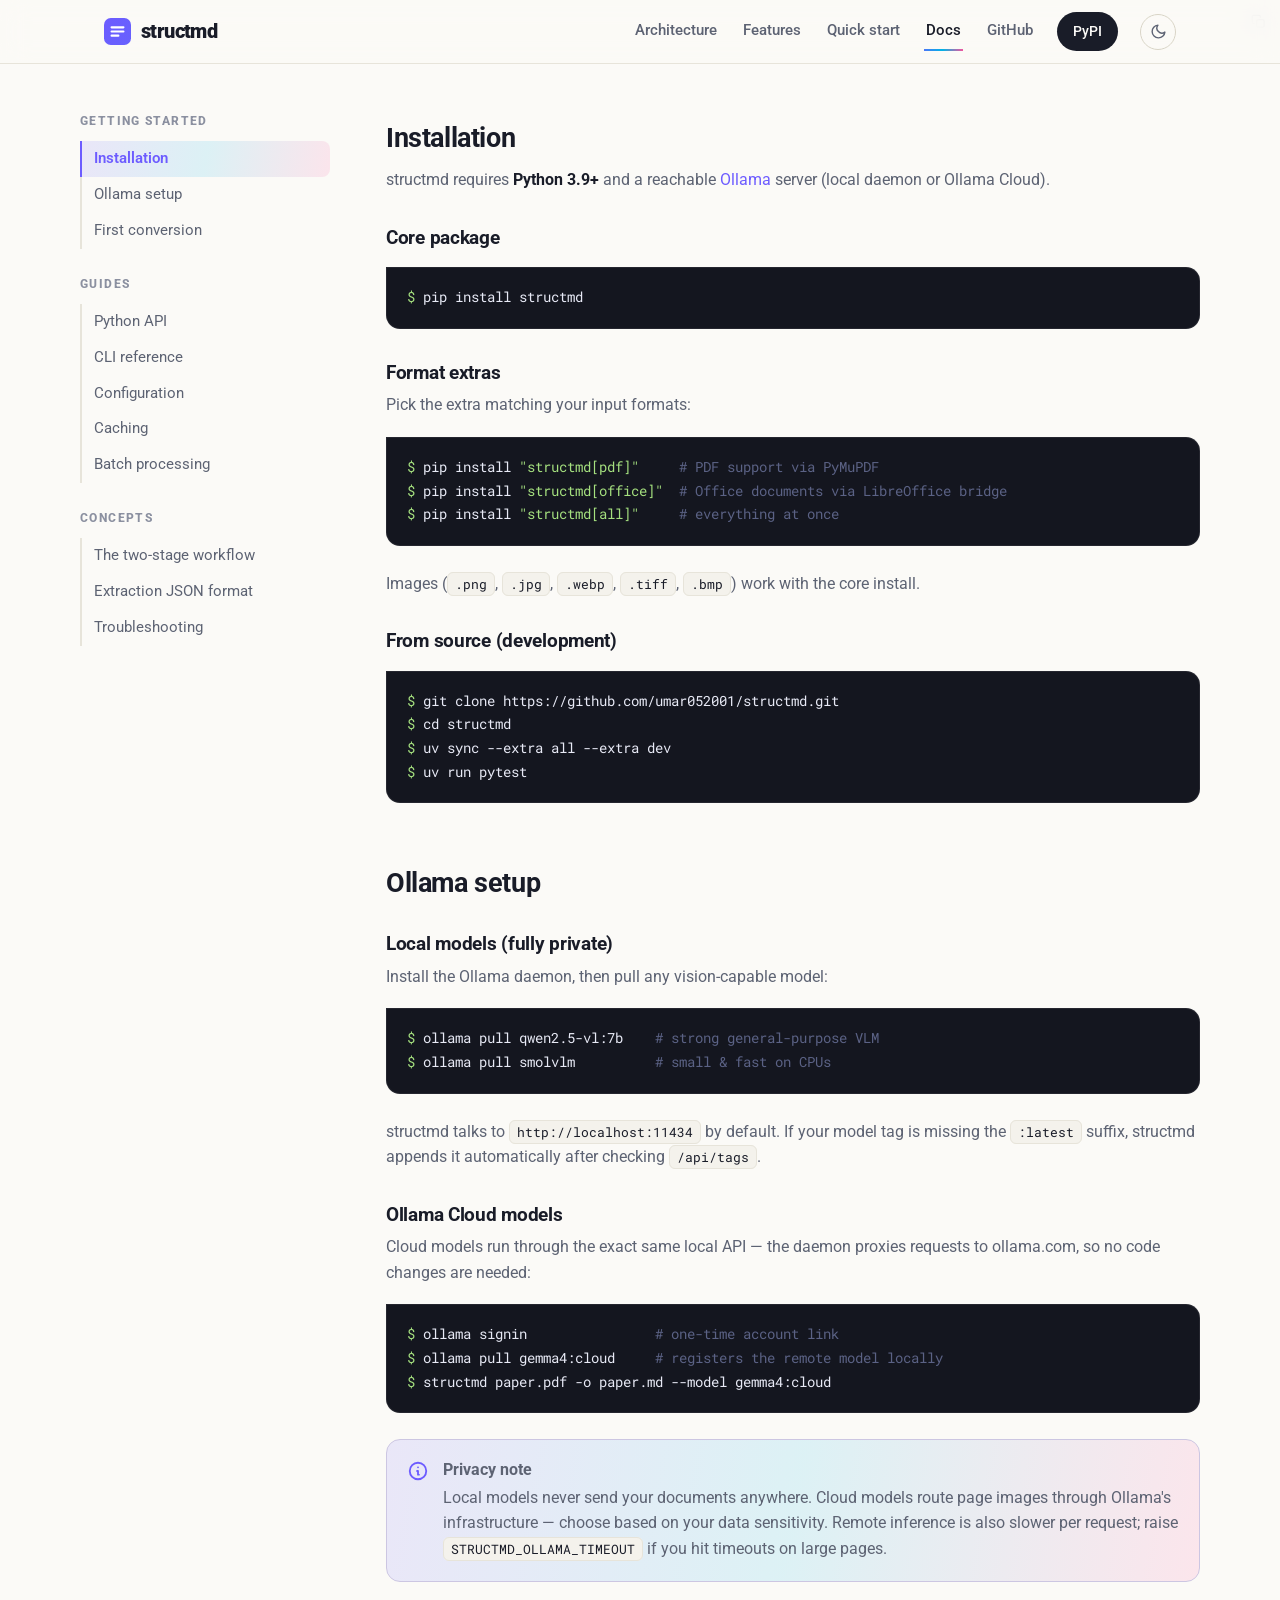
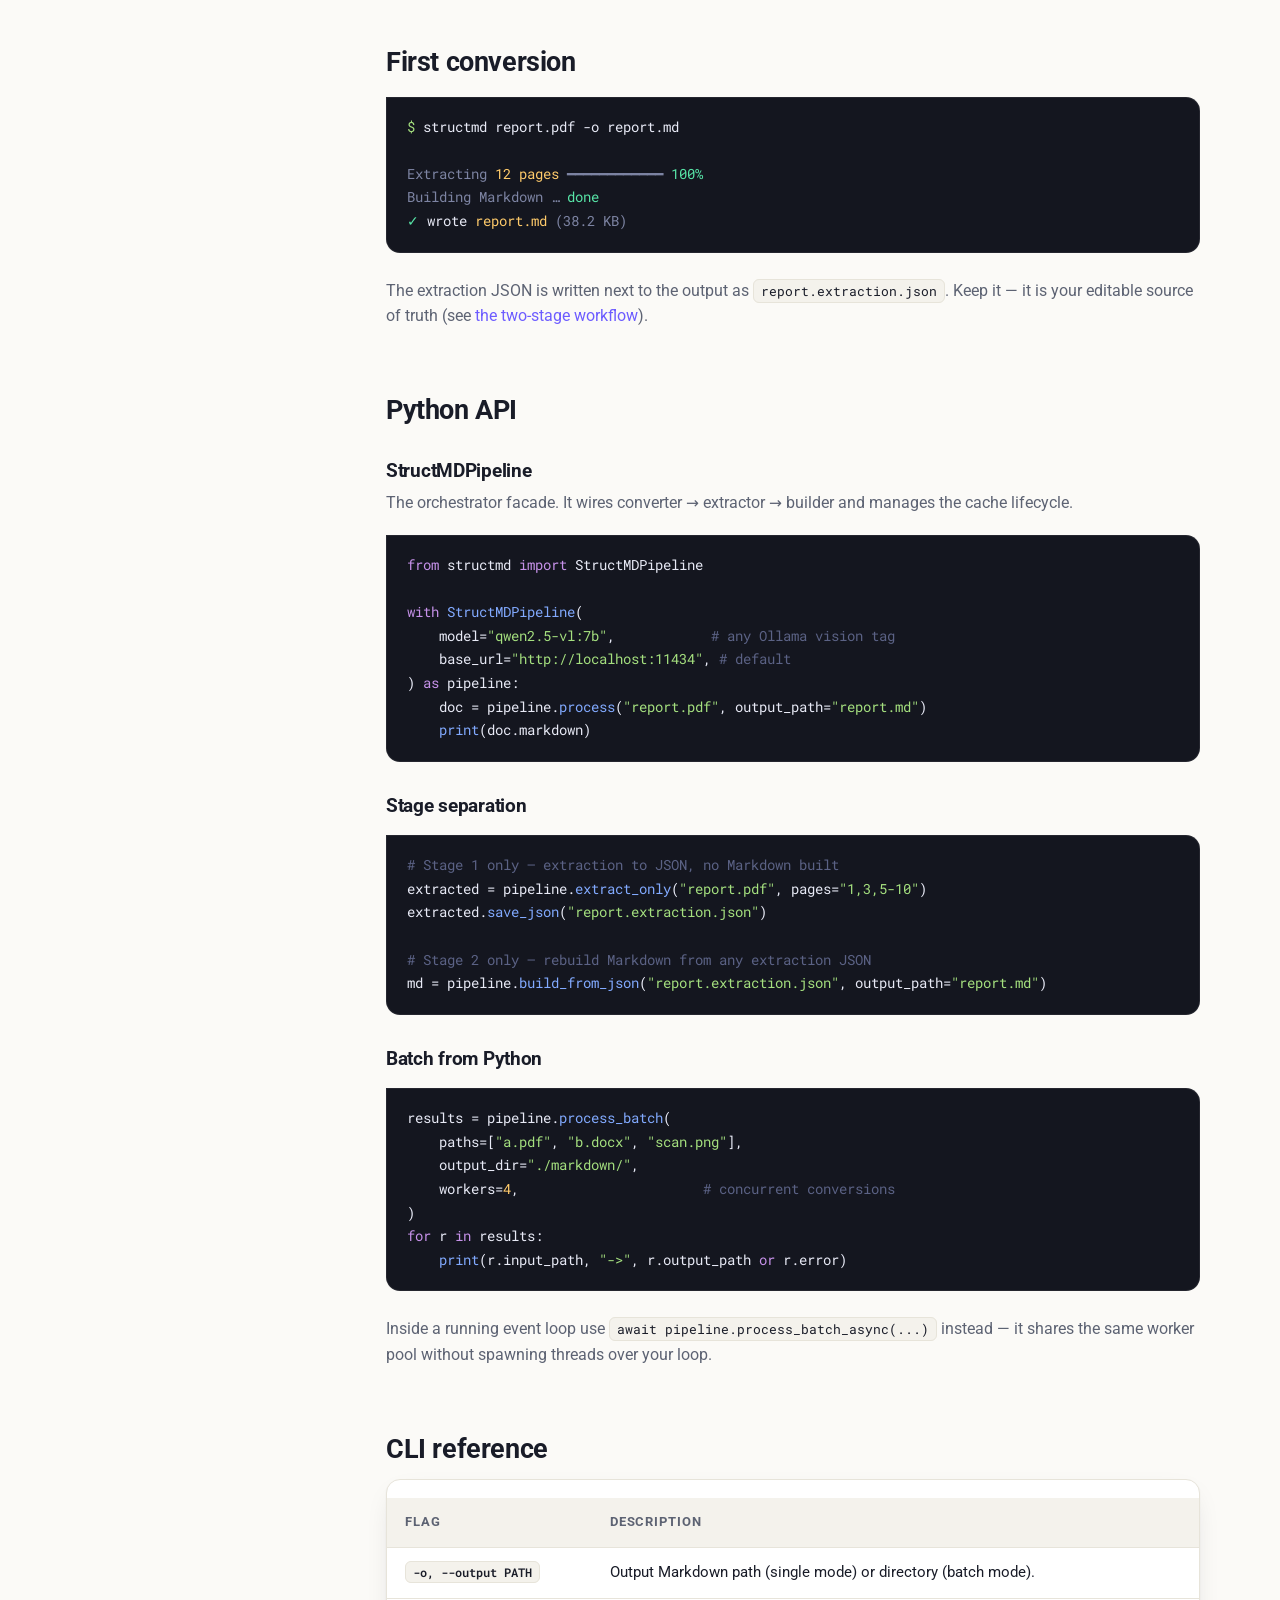
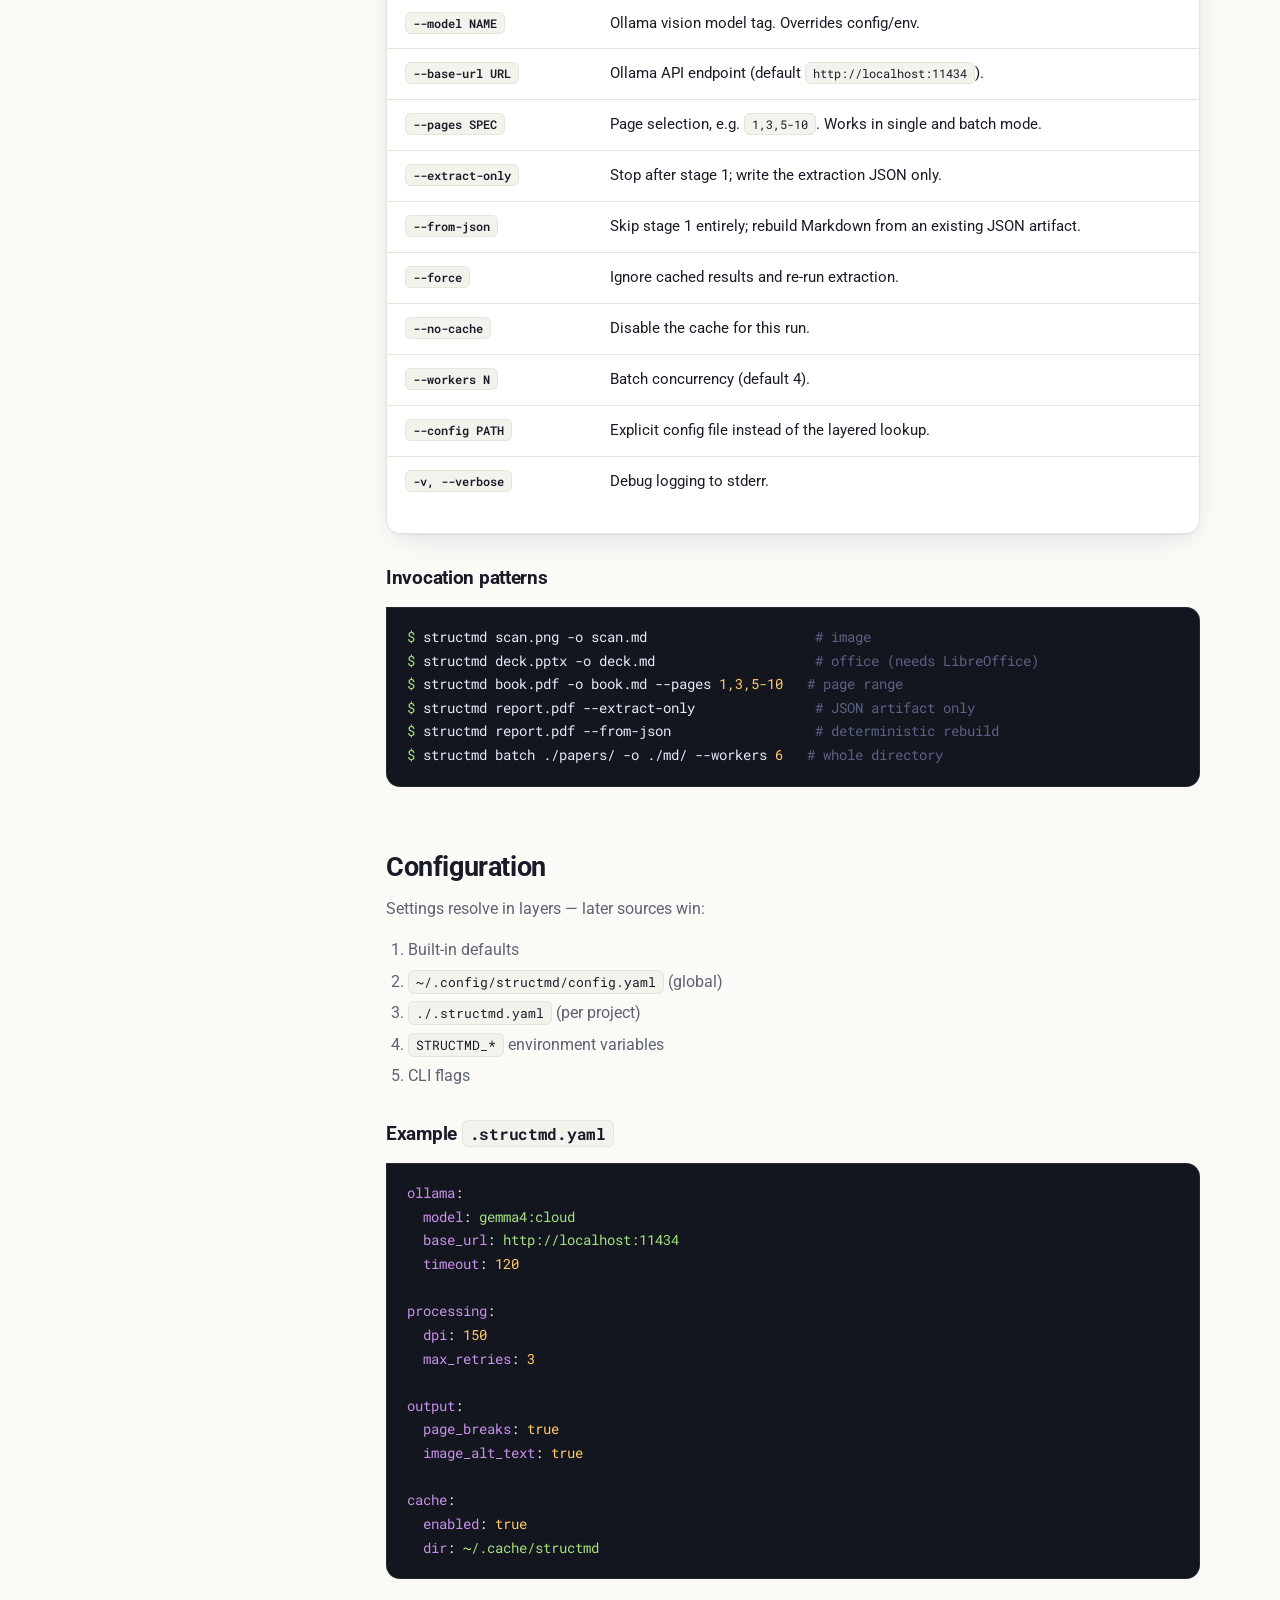
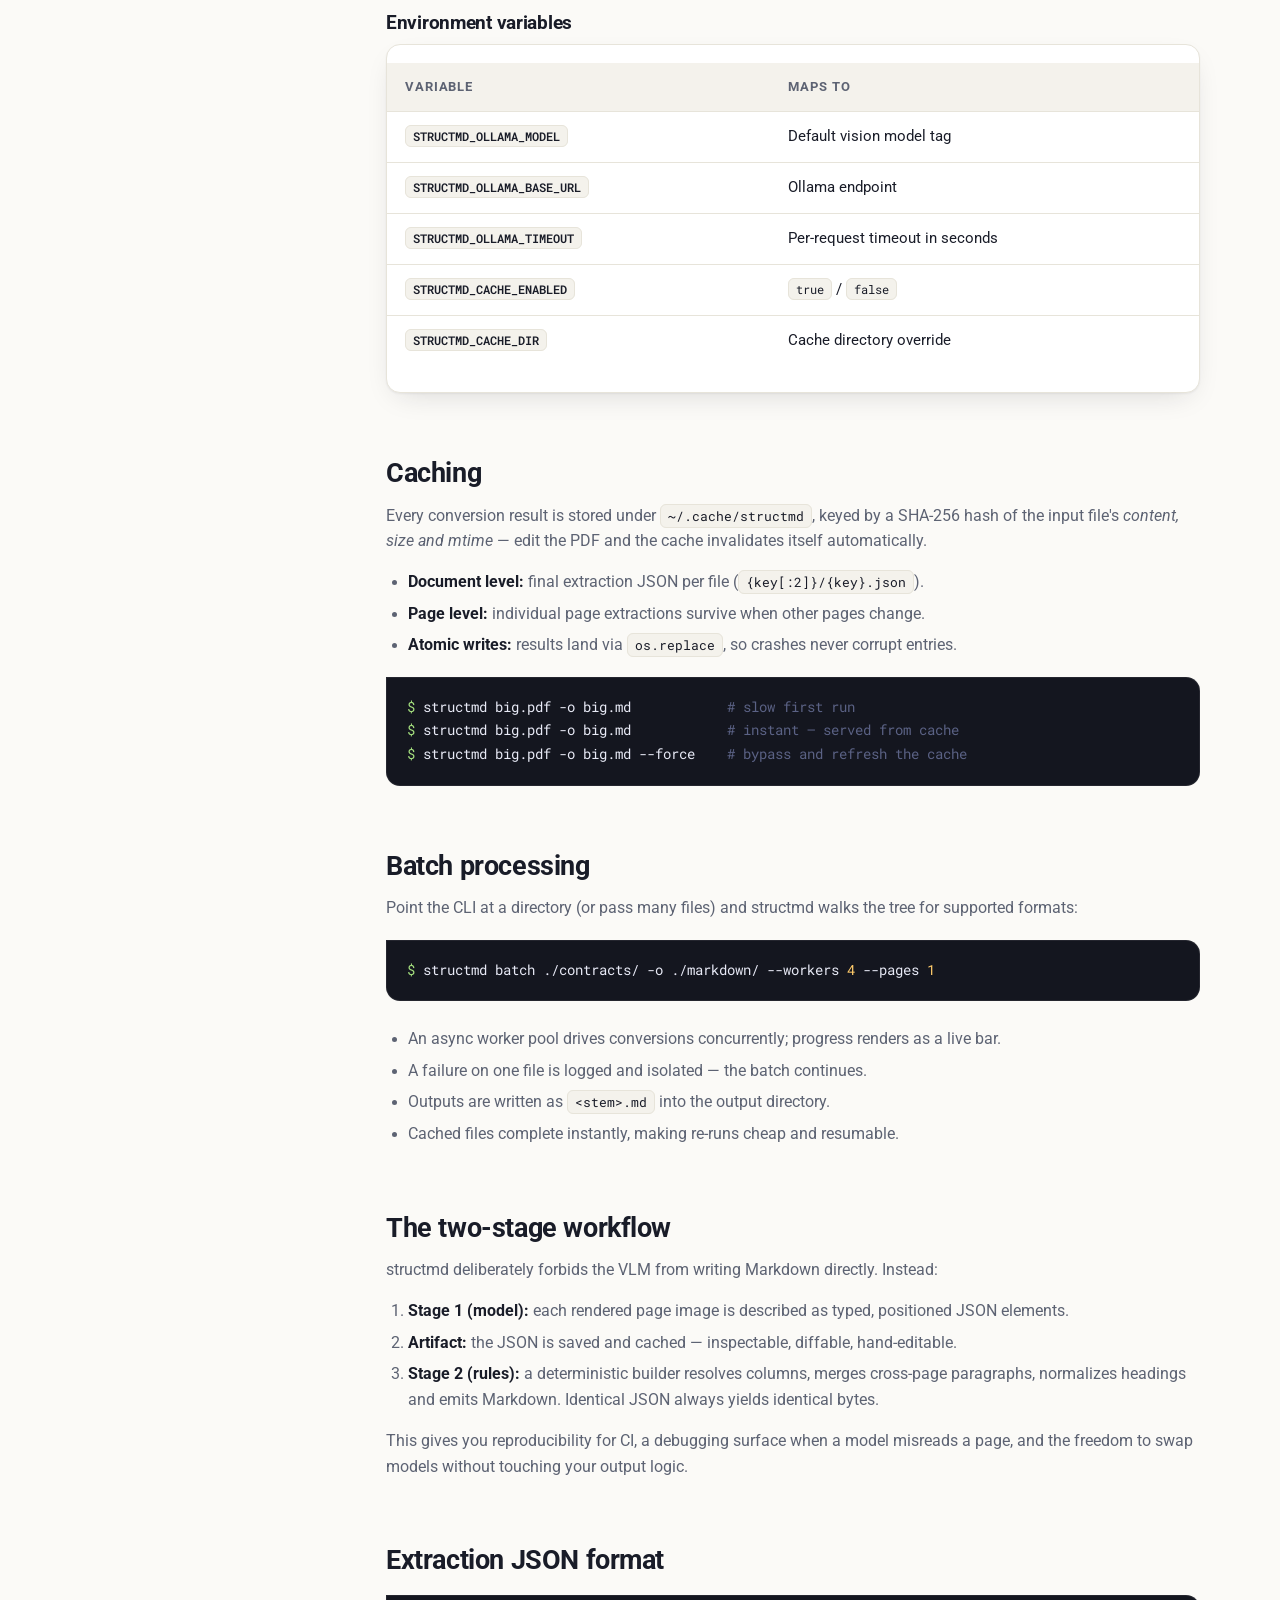
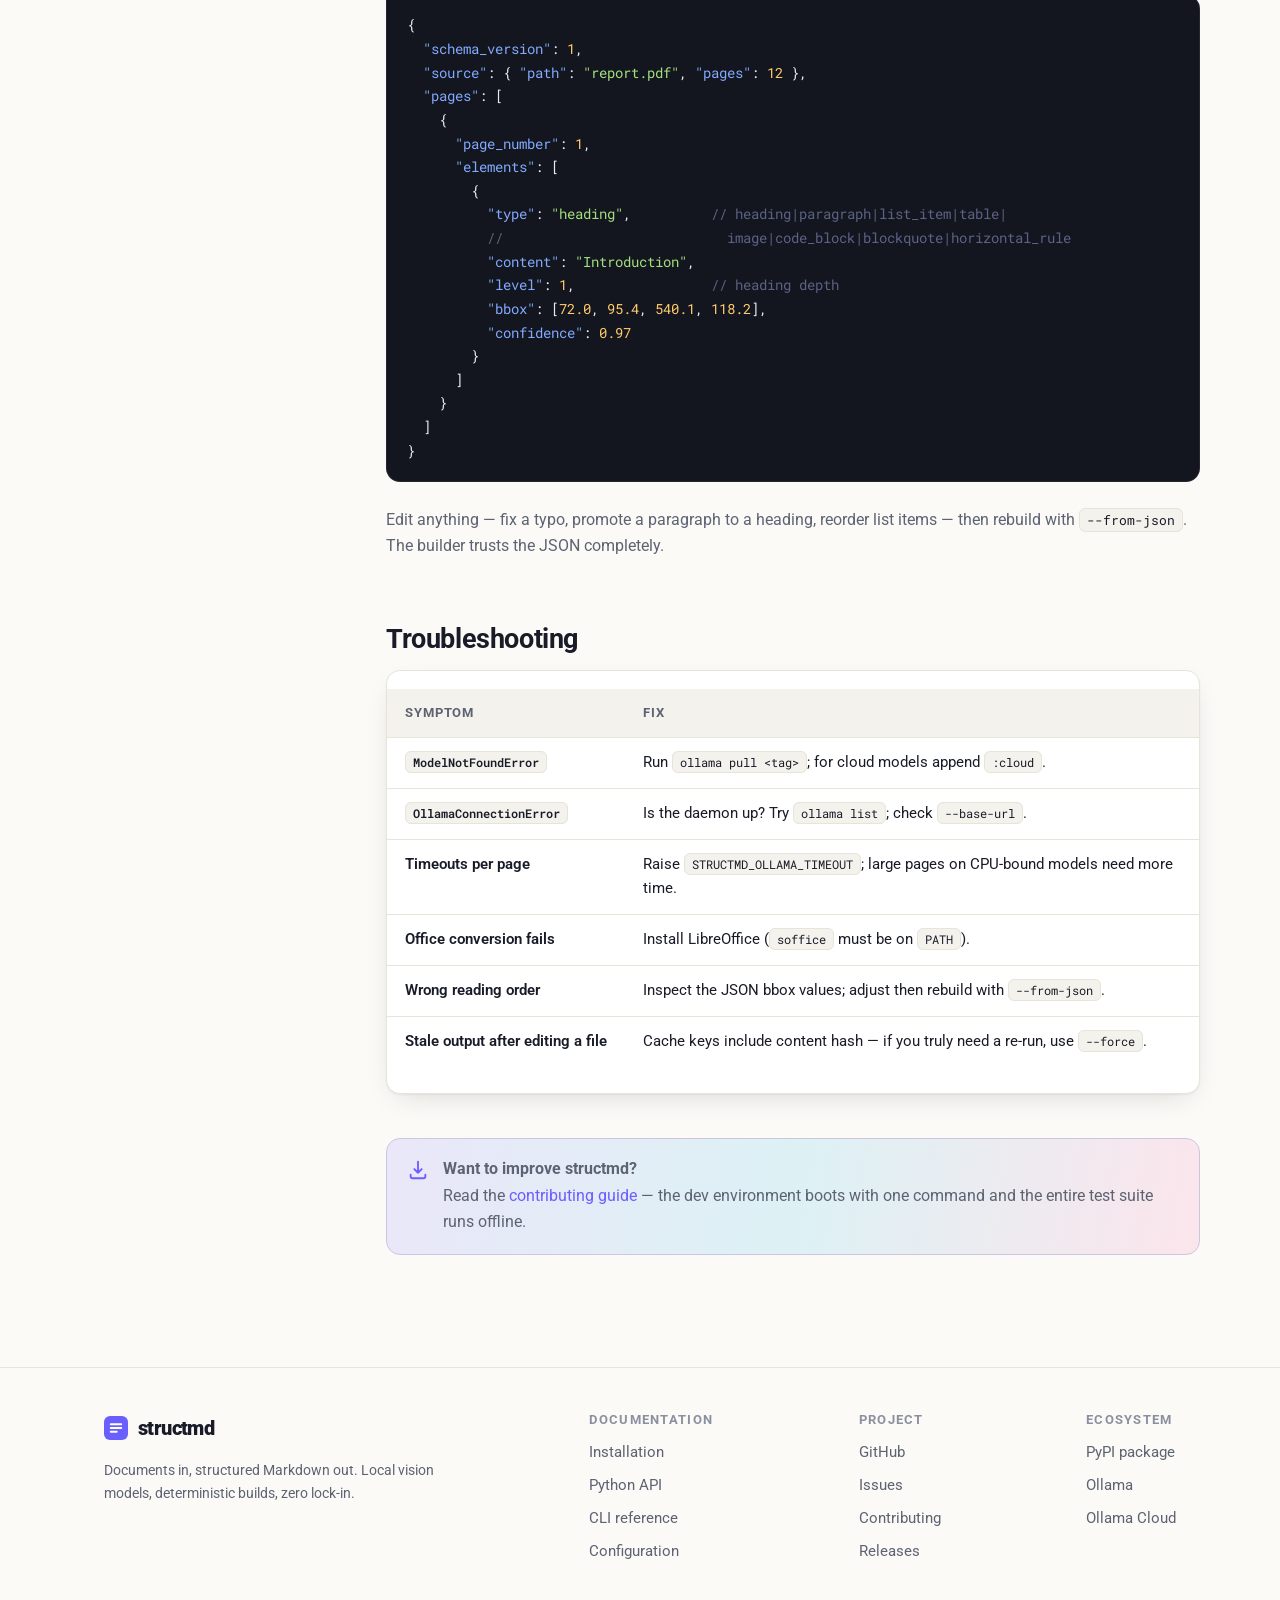
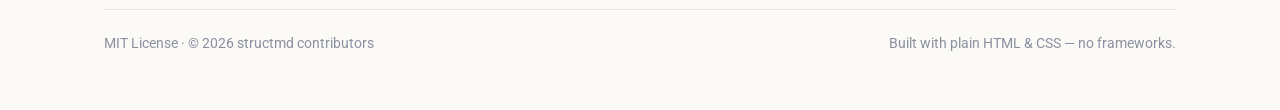
==== docs/docs.html @ cf489c31 "feat: structmd v0.1.0 — two-stage document-to-Markdown conversion - Stage 1: Ollama VLM extraction t" ====
<!DOCTYPE html>
<html lang="en">
<head>
  <meta charset="UTF-8">
  <meta name="viewport" content="width=device-width, initial-scale=1.0">
  <title>Documentation — structmd</title>
  <meta name="description" content="Full documentation for structmd: installation, Ollama setup (local and cloud), Python API, CLI reference, configuration, caching and batch processing.">
  <link rel="preconnect" href="https://fonts.googleapis.com">
  <link rel="preconnect" href="https://fonts.gstatic.com" crossorigin>
  <link href="https://fonts.googleapis.com/css2?family=Roboto:wght@300;400;500;700;900&family=Roboto+Mono:wght@400;500;700&display=swap" rel="stylesheet">
  <link rel="stylesheet" href="assets/styles.css">
  <link rel="icon" type="image/svg+xml" href='data:image/svg+xml,<svg xmlns="http://www.w3.org/2000/svg" viewBox="0 0 32 32"><defs><linearGradient id="i" x1="0" y1="0" x2="32" y2="32"><stop offset="0" stop-color="%236d5cff"/><stop offset=".55" stop-color="%2300b3e6"/><stop offset="1" stop-color="%23ff4f9a"/></linearGradient></defs><rect width="32" height="32" rx="8" fill="url(%23i)"/><path d="M9 11h14M9 16h14M9 21h8" stroke="white" stroke-width="2.6" stroke-linecap="round"/></svg>'>
</head>
<body>

  <!-- ============================== NAV ============================== -->
  <nav class="nav">
    <div class="nav-inner">
      <a class="brand" href="index.html">
        <svg class="mark" width="27" height="27" viewBox="0 0 32 32" aria-hidden="true">
          <defs>
            <linearGradient id="lg-nav" x1="0" y1="0" x2="32" y2="32">
              <stop offset="0" stop-color="#6d5cff"/>
              <stop offset="0.55" stop-color="#00b3e6"/>
              <stop offset="1" stop-color="#ff4f9a"/>
            </linearGradient>
          </defs>
          <rect width="32" height="32" rx="8" fill="url(#lg-nav)"/>
          <path d="M9 11h14M9 16h14M9 21h8" stroke="#fff" stroke-width="2.6" stroke-linecap="round"/>
        </svg>
        structmd
      </a>
      <button class="menu-btn" aria-label="Toggle navigation">
        <svg width="22" height="22" viewBox="0 0 24 24" fill="none" stroke="currentColor" stroke-width="2" stroke-linecap="round"><path d="M4 7h16M4 12h16M4 17h16"/></svg>
      </button>
      <div class="nav-links">
        <a href="index.html#architecture">Architecture</a>
        <a href="index.html#features">Features</a>
        <a href="index.html#quickstart">Quick start</a>
        <a href="docs.html" class="active">Docs</a>
        <a href="https://github.com/umar052001/structmd" target="_blank" rel="noopener">GitHub</a>
        <a class="nav-cta" href="https://pypi.org/project/structmd/" target="_blank" rel="noopener">PyPI</a>
        <button class="theme-toggle" aria-label="Toggle dark mode">
          <svg class="moon" width="17" height="17" viewBox="0 0 24 24" fill="none" stroke="currentColor" stroke-width="2" stroke-linecap="round" stroke-linejoin="round"><path d="M21 12.8A9 9 0 1 1 11.2 3a7 7 0 0 0 9.8 9.8z"/></svg>
          <svg class="sun" width="17" height="17" viewBox="0 0 24 24" fill="none" stroke="currentColor" stroke-width="2" stroke-linecap="round"><circle cx="12" cy="12" r="4.5"/><path d="M12 2v2.5M12 19.5V22M2 12h2.5M19.5 12H22M4.9 4.9l1.8 1.8M17.3 17.3l1.8 1.8M19.1 4.9l-1.8 1.8M6.7 17.3l-1.8 1.8"/></svg>
        </button>
      </div>
    </div>
  </nav>

  <main class="wrap docs-layout">

    <!-- ============================ SIDEBAR ============================ -->
    <aside class="sidebar" aria-label="Documentation sections">
      <div class="side-group">
        <div class="side-title">Getting started</div>
        <a class="side-link" href="#installation">Installation</a>
        <a class="side-link" href="#ollama-setup">Ollama setup</a>
        <a class="side-link" href="#first-conversion">First conversion</a>
      </div>
      <div class="side-group">
        <div class="side-title">Guides</div>
        <a class="side-link" href="#python-api">Python API</a>
        <a class="side-link" href="#cli-reference">CLI reference</a>
        <a class="side-link" href="#configuration">Configuration</a>
        <a class="side-link" href="#caching">Caching</a>
        <a class="side-link" href="#batch">Batch processing</a>
      </div>
      <div class="side-group">
        <div class="side-title">Concepts</div>
        <a class="side-link" href="#two-stage">The two-stage workflow</a>
        <a class="side-link" href="#json-artifact">Extraction JSON format</a>
        <a class="side-link" href="#troubleshooting">Troubleshooting</a>
      </div>
    </aside>

    <!-- ============================ CONTENT ============================ -->
    <article class="doc-content">

      <h2 id="installation">Installation</h2>
      <p>structmd requires <strong>Python 3.9+</strong> and a reachable <a href="https://ollama.com" target="_blank" rel="noopener">Ollama</a> server (local daemon or Ollama Cloud).</p>

      <h3>Core package</h3>
      <div class="codebox"><pre><span class="c-prompt">$</span> pip install structmd</pre></div>

      <h3>Format extras</h3>
      <p>Pick the extra matching your input formats:</p>
      <div class="codebox"><pre><span class="c-prompt">$</span> pip install <span class="s">"structmd[pdf]"</span>     <span class="c"># PDF support via PyMuPDF</span>
<span class="c-prompt">$</span> pip install <span class="s">"structmd[office]"</span>  <span class="c"># Office documents via LibreOffice bridge</span>
<span class="c-prompt">$</span> pip install <span class="s">"structmd[all]"</span>     <span class="c"># everything at once</span></pre></div>
      <p>Images (<code class="inline-code">.png</code>, <code class="inline-code">.jpg</code>, <code class="inline-code">.webp</code>, <code class="inline-code">.tiff</code>, <code class="inline-code">.bmp</code>) work with the core install.</p>

      <h3>From source (development)</h3>
      <div class="codebox"><pre><span class="c-prompt">$</span> git clone https://github.com/umar052001/structmd.git
<span class="c-prompt">$</span> cd structmd
<span class="c-prompt">$</span> uv sync --extra all --extra dev
<span class="c-prompt">$</span> uv run pytest</pre></div>

      <h2 id="ollama-setup">Ollama setup</h2>

      <h3>Local models (fully private)</h3>
      <p>Install the Ollama daemon, then pull any vision-capable model:</p>
      <div class="codebox"><pre><span class="c-prompt">$</span> ollama pull qwen2.5-vl:7b    <span class="c"># strong general-purpose VLM</span>
<span class="c-prompt">$</span> ollama pull smolvlm          <span class="c"># small &amp; fast on CPUs</span></pre></div>
      <p>structmd talks to <code class="inline-code">http://localhost:11434</code> by default. If your model tag is missing the
         <code class="inline-code">:latest</code> suffix, structmd appends it automatically after checking <code class="inline-code">/api/tags</code>.</p>

      <h3>Ollama Cloud models</h3>
      <p>Cloud models run through the exact same local API — the daemon proxies requests to ollama.com,
         so no code changes are needed:</p>
      <div class="codebox"><pre><span class="c-prompt">$</span> ollama signin                <span class="c"># one-time account link</span>
<span class="c-prompt">$</span> ollama pull gemma4:cloud     <span class="c"># registers the remote model locally</span>
<span class="c-prompt">$</span> structmd paper.pdf -o paper.md --model gemma4:cloud</pre></div>
      <div class="callout">
        <svg viewBox="0 0 24 24" fill="none" stroke="currentColor" stroke-width="2" stroke-linecap="round" stroke-linejoin="round"><circle cx="12" cy="12" r="9"/><path d="M12 8h.01M11 12h1v4h1"/></svg>
        <p><span class="callout-title">Privacy note</span>
        Local models never send your documents anywhere. Cloud models route page images through Ollama's
        infrastructure — choose based on your data sensitivity. Remote inference is also slower per request;
        raise <code class="inline-code">STRUCTMD_OLLAMA_TIMEOUT</code> if you hit timeouts on large pages.</p>
      </div>

      <h2 id="first-conversion">First conversion</h2>
      <div class="codebox"><pre><span class="c-prompt">$</span> structmd report.pdf -o report.md

<span class="c-dim">Extracting</span> <span class="c-hl">12 pages</span> <span class="c-dim">━━━━━━━━━━━━</span> <span class="c-ok">100%</span>
<span class="c-dim">Building Markdown …</span> <span class="c-ok">done</span>
<span class="c-ok">✓</span> wrote <span class="c-hl">report.md</span> <span class="c-dim">(38.2 KB)</span></pre></div>
      <p>The extraction JSON is written next to the output as <code class="inline-code">report.extraction.json</code>.
         Keep it — it is your editable source of truth (see <a href="#two-stage">the two-stage workflow</a>).</p>

      <h2 id="python-api">Python API</h2>

      <h3>StructMDPipeline</h3>
      <p>The orchestrator facade. It wires converter → extractor → builder and manages the cache lifecycle.</p>
      <div class="codebox"><pre id="api-basic"><span class="k">from</span> <span class="p">structmd</span> <span class="k">import</span> <span class="p">StructMDPipeline</span>

<span class="k">with</span> <span class="f">StructMDPipeline</span>(
    model=<span class="s">"qwen2.5-vl:7b"</span>,            <span class="c"># any Ollama vision tag</span>
    base_url=<span class="s">"http://localhost:11434"</span>, <span class="c"># default</span>
) <span class="k">as</span> <span class="p">pipeline:</span>
    doc = pipeline.<span class="f">process</span>(<span class="s">"report.pdf"</span>, output_path=<span class="s">"report.md"</span>)
    <span class="f">print</span>(doc.markdown)</pre>
      <button class="copy-btn" aria-label="Copy code"><svg width="15" height="15" viewBox="0 0 24 24" fill="none" stroke="currentColor" stroke-width="2" stroke-linecap="round" stroke-linejoin="round"><rect x="9" y="9" width="12" height="12" rx="2.5"/><path d="M5 15H4a2 2 0 0 1-2-2V4a2 2 0 0 1 2-2h9a2 2 0 0 1 2 2v1"/></svg></button></div>

      <h3>Stage separation</h3>
      <div class="codebox"><pre><span class="c"># Stage 1 only — extraction to JSON, no Markdown built</span>
<span class="p">extracted = pipeline.</span><span class="f">extract_only</span>(<span class="s">"report.pdf"</span>, pages=<span class="s">"1,3,5-10"</span>)
extracted.<span class="f">save_json</span>(<span class="s">"report.extraction.json"</span>)

<span class="c"># Stage 2 only — rebuild Markdown from any extraction JSON</span>
<span class="p">md = pipeline.</span><span class="f">build_from_json</span>(<span class="s">"report.extraction.json"</span>, output_path=<span class="s">"report.md"</span>)</pre></div>

      <h3>Batch from Python</h3>
      <div class="codebox"><pre><span class="p">results = pipeline.</span><span class="f">process_batch</span>(
    paths=[<span class="s">"a.pdf"</span>, <span class="s">"b.docx"</span>, <span class="s">"scan.png"</span>],
    output_dir=<span class="s">"./markdown/"</span>,
    workers=<span class="n">4</span>,                       <span class="c"># concurrent conversions</span>
)
<span class="k">for</span> <span class="p">r</span> <span class="k">in</span> <span class="p">results:</span>
    <span class="f">print</span>(r.input_path, <span class="s">"->"</span>, r.output_path <span class="k">or</span> r.error)</pre></div>
      <p>Inside a running event loop use <code class="inline-code">await pipeline.process_batch_async(...)</code> instead —
         it shares the same worker pool without spawning threads over your loop.</p>

      <h2 id="cli-reference">CLI reference</h2>
      <div class="tablewrap">
        <table class="tbl">
          <thead><tr><th>Flag</th><th>Description</th></tr></thead>
          <tbody>
            <tr><td><code class="inline-code">-o, --output PATH</code></td><td>Output Markdown path (single mode) or directory (batch mode).</td></tr>
            <tr><td><code class="inline-code">--model NAME</code></td><td>Ollama vision model tag. Overrides config/env.</td></tr>
            <tr><td><code class="inline-code">--base-url URL</code></td><td>Ollama API endpoint (default <code class="inline-code">http://localhost:11434</code>).</td></tr>
            <tr><td><code class="inline-code">--pages SPEC</code></td><td>Page selection, e.g. <code class="inline-code">1,3,5-10</code>. Works in single and batch mode.</td></tr>
            <tr><td><code class="inline-code">--extract-only</code></td><td>Stop after stage 1; write the extraction JSON only.</td></tr>
            <tr><td><code class="inline-code">--from-json</code></td><td>Skip stage 1 entirely; rebuild Markdown from an existing JSON artifact.</td></tr>
            <tr><td><code class="inline-code">--force</code></td><td>Ignore cached results and re-run extraction.</td></tr>
            <tr><td><code class="inline-code">--no-cache</code></td><td>Disable the cache for this run.</td></tr>
            <tr><td><code class="inline-code">--workers N</code></td><td>Batch concurrency (default 4).</td></tr>
            <tr><td><code class="inline-code">--config PATH</code></td><td>Explicit config file instead of the layered lookup.</td></tr>
            <tr><td><code class="inline-code">-v, --verbose</code></td><td>Debug logging to stderr.</td></tr>
          </tbody>
        </table>
      </div>

      <h3>Invocation patterns</h3>
      <div class="codebox"><pre><span class="c-prompt">$</span> structmd scan.png -o scan.md                     <span class="c"># image</span>
<span class="c-prompt">$</span> structmd deck.pptx -o deck.md                    <span class="c"># office (needs LibreOffice)</span>
<span class="c-prompt">$</span> structmd book.pdf -o book.md --pages <span class="n">1,3,5-10</span>   <span class="c"># page range</span>
<span class="c-prompt">$</span> structmd report.pdf --extract-only               <span class="c"># JSON artifact only</span>
<span class="c-prompt">$</span> structmd report.pdf --from-json                  <span class="c"># deterministic rebuild</span>
<span class="c-prompt">$</span> structmd batch ./papers/ -o ./md/ --workers <span class="n">6</span>   <span class="c"># whole directory</span></pre></div>

      <h2 id="configuration">Configuration</h2>
      <p>Settings resolve in layers — later sources win:</p>
      <ol>
        <li>Built-in defaults</li>
        <li><code class="inline-code">~/.config/structmd/config.yaml</code> (global)</li>
        <li><code class="inline-code">./.structmd.yaml</code> (per project)</li>
        <li><code class="inline-code">STRUCTMD_*</code> environment variables</li>
        <li>CLI flags</li>
      </ol>

      <h3>Example <code>.structmd.yaml</code></h3>
      <div class="codebox"><pre><span class="k">ollama</span><span class="p">:</span>
  <span class="k">model</span><span class="p">:</span> <span class="s">gemma4:cloud</span>
  <span class="k">base_url</span><span class="p">:</span> <span class="s">http://localhost:11434</span>
  <span class="k">timeout</span><span class="p">:</span> <span class="n">120</span>

<span class="k">processing</span><span class="p">:</span>
  <span class="k">dpi</span><span class="p">:</span> <span class="n">150</span>
  <span class="k">max_retries</span><span class="p">:</span> <span class="n">3</span>

<span class="k">output</span><span class="p">:</span>
  <span class="k">page_breaks</span><span class="p">:</span> <span class="n">true</span>
  <span class="k">image_alt_text</span><span class="p">:</span> <span class="n">true</span>

<span class="k">cache</span><span class="p">:</span>
  <span class="k">enabled</span><span class="p">:</span> <span class="n">true</span>
  <span class="k">dir</span><span class="p">:</span> <span class="s">~/.cache/structmd</span></pre></div>

      <h3>Environment variables</h3>
      <div class="tablewrap">
        <table class="tbl">
          <thead><tr><th>Variable</th><th>Maps to</th></tr></thead>
          <tbody>
            <tr><td><code class="inline-code">STRUCTMD_OLLAMA_MODEL</code></td><td>Default vision model tag</td></tr>
            <tr><td><code class="inline-code">STRUCTMD_OLLAMA_BASE_URL</code></td><td>Ollama endpoint</td></tr>
            <tr><td><code class="inline-code">STRUCTMD_OLLAMA_TIMEOUT</code></td><td>Per-request timeout in seconds</td></tr>
            <tr><td><code class="inline-code">STRUCTMD_CACHE_ENABLED</code></td><td><code class="inline-code">true</code> / <code class="inline-code">false</code></td></tr>
            <tr><td><code class="inline-code">STRUCTMD_CACHE_DIR</code></td><td>Cache directory override</td></tr>
          </tbody>
        </table>
      </div>

      <h2 id="caching">Caching</h2>
      <p>Every conversion result is stored under <code class="inline-code">~/.cache/structmd</code>, keyed by a SHA-256 hash of the
         input file's <em>content, size and mtime</em> — edit the PDF and the cache invalidates itself automatically.</p>
      <ul>
        <li><strong>Document level:</strong> final extraction JSON per file (<code class="inline-code">{key[:2]}/{key}.json</code>).</li>
        <li><strong>Page level:</strong> individual page extractions survive when other pages change.</li>
        <li><strong>Atomic writes:</strong> results land via <code class="inline-code">os.replace</code>, so crashes never corrupt entries.</li>
      </ul>
      <div class="codebox"><pre><span class="c-prompt">$</span> structmd big.pdf -o big.md            <span class="c"># slow first run</span>
<span class="c-prompt">$</span> structmd big.pdf -o big.md            <span class="c"># instant — served from cache</span>
<span class="c-prompt">$</span> structmd big.pdf -o big.md --force    <span class="c"># bypass and refresh the cache</span></pre></div>

      <h2 id="batch">Batch processing</h2>
      <p>Point the CLI at a directory (or pass many files) and structmd walks the tree for supported formats:</p>
      <div class="codebox"><pre><span class="c-prompt">$</span> structmd batch ./contracts/ -o ./markdown/ --workers <span class="n">4</span> --pages <span class="n">1</span></pre></div>
      <ul>
        <li>An async worker pool drives conversions concurrently; progress renders as a live bar.</li>
        <li>A failure on one file is logged and isolated — the batch continues.</li>
        <li>Outputs are written as <code class="inline-code">&lt;stem&gt;.md</code> into the output directory.</li>
        <li>Cached files complete instantly, making re-runs cheap and resumable.</li>
      </ul>

      <h2 id="two-stage">The two-stage workflow</h2>
      <p>structmd deliberately forbids the VLM from writing Markdown directly. Instead:</p>
      <ol>
        <li><strong>Stage 1 (model):</strong> each rendered page image is described as typed, positioned JSON elements.</li>
        <li><strong>Artifact:</strong> the JSON is saved and cached — inspectable, diffable, hand-editable.</li>
        <li><strong>Stage 2 (rules):</strong> a deterministic builder resolves columns, merges cross-page paragraphs,
            normalizes headings and emits Markdown. Identical JSON always yields identical bytes.</li>
      </ol>
      <p>This gives you reproducibility for CI, a debugging surface when a model misreads a page, and the freedom
         to swap models without touching your output logic.</p>

      <h2 id="json-artifact">Extraction JSON format</h2>
      <div class="codebox"><pre>{
  <span class="f">"schema_version"</span>: <span class="n">1</span>,
  <span class="f">"source"</span>: { <span class="f">"path"</span>: <span class="s">"report.pdf"</span>, <span class="f">"pages"</span>: <span class="n">12</span> },
  <span class="f">"pages"</span>: [
    {
      <span class="f">"page_number"</span>: <span class="n">1</span>,
      <span class="f">"elements"</span>: [
        {
          <span class="f">"type"</span>: <span class="s">"heading"</span>,          <span class="c">// heading|paragraph|list_item|table|</span>
          <span class="c">//                            image|code_block|blockquote|horizontal_rule</span>
          <span class="f">"content"</span>: <span class="s">"Introduction"</span>,
          <span class="f">"level"</span>: <span class="n">1</span>,                 <span class="c">// heading depth</span>
          <span class="f">"bbox"</span>: [<span class="n">72.0</span>, <span class="n">95.4</span>, <span class="n">540.1</span>, <span class="n">118.2</span>],
          <span class="f">"confidence"</span>: <span class="n">0.97</span>
        }
      ]
    }
  ]
}</pre></div>
      <p>Edit anything — fix a typo, promote a paragraph to a heading, reorder list items — then rebuild with
         <code class="inline-code">--from-json</code>. The builder trusts the JSON completely.</p>

      <h2 id="troubleshooting">Troubleshooting</h2>
      <div class="tablewrap">
        <table class="tbl">
          <thead><tr><th>Symptom</th><th>Fix</th></tr></thead>
          <tbody>
            <tr><td><code class="inline-code">ModelNotFoundError</code></td><td>Run <code class="inline-code">ollama pull &lt;tag&gt;</code>; for cloud models append <code class="inline-code">:cloud</code>.</td></tr>
            <tr><td><code class="inline-code">OllamaConnectionError</code></td><td>Is the daemon up? Try <code class="inline-code">ollama list</code>; check <code class="inline-code">--base-url</code>.</td></tr>
            <tr><td>Timeouts per page</td><td>Raise <code class="inline-code">STRUCTMD_OLLAMA_TIMEOUT</code>; large pages on CPU-bound models need more time.</td></tr>
            <tr><td>Office conversion fails</td><td>Install LibreOffice (<code class="inline-code">soffice</code> must be on <code class="inline-code">PATH</code>).</td></tr>
            <tr><td>Wrong reading order</td><td>Inspect the JSON bbox values; adjust then rebuild with <code class="inline-code">--from-json</code>.</td></tr>
            <tr><td>Stale output after editing a file</td><td>Cache keys include content hash — if you truly need a re-run, use <code class="inline-code">--force</code>.</td></tr>
          </tbody>
        </table>
      </div>

      <div class="callout" style="margin-top:44px;">
        <svg viewBox="0 0 24 24" fill="none" stroke="currentColor" stroke-width="2" stroke-linecap="round" stroke-linejoin="round"><path d="M12 15V3m0 12-4-4m4 4 4-4"/><path d="M4 17v2a2 2 0 0 0 2 2h12a2 2 0 0 0 2-2v-2"/></svg>
        <p><span class="callout-title">Want to improve structmd?</span>
        Read the <a href="https://github.com/umar052001/structmd/blob/main/CONTRIBUTING.md">contributing guide</a> —
        the dev environment boots with one command and the entire test suite runs offline.</p>
      </div>

    </article>
  </main>

  <!-- ============================== FOOTER ============================== -->
  <footer class="site">
    <div class="wrap">
      <div class="foot-grid">
        <div style="max-width:340px;">
          <a class="brand" href="index.html" style="margin-bottom:14px;">
            <svg class="mark" width="24" height="24" viewBox="0 0 32 32" aria-hidden="true">
              <defs><linearGradient id="lg-foot" x1="0" y1="0" x2="32" y2="32">
                <stop offset="0" stop-color="#6d5cff"/><stop offset="0.55" stop-color="#00b3e6"/><stop offset="1" stop-color="#ff4f9a"/>
              </linearGradient></defs>
              <rect width="32" height="32" rx="8" fill="url(#lg-foot)"/>
              <path d="M9 11h14M9 16h14M9 21h8" stroke="#fff" stroke-width="2.6" stroke-linecap="round"/>
            </svg>
            structmd
          </a>
          <p style="color:var(--muted); font-size:14px;">Documents in, structured Markdown out.
             Local vision models, deterministic builds, zero lock-in.</p>
        </div>
        <div class="foot-col">
          <h4>Documentation</h4>
          <a href="docs.html#installation">Installation</a>
          <a href="docs.html#python-api">Python API</a>
          <a href="docs.html#cli-reference">CLI reference</a>
          <a href="docs.html#configuration">Configuration</a>
        </div>
        <div class="foot-col">
          <h4>Project</h4>
          <a href="https://github.com/umar052001/structmd" target="_blank" rel="noopener">GitHub</a>
          <a href="https://github.com/umar052001/structmd/issues" target="_blank" rel="noopener">Issues</a>
          <a href="https://github.com/umar052001/structmd/blob/main/CONTRIBUTING.md" target="_blank" rel="noopener">Contributing</a>
          <a href="https://github.com/umar052001/structmd/releases" target="_blank" rel="noopener">Releases</a>
        </div>
        <div class="foot-col">
          <h4>Ecosystem</h4>
          <a href="https://pypi.org/project/structmd/" target="_blank" rel="noopener">PyPI package</a>
          <a href="https://ollama.com" target="_blank" rel="noopener">Ollama</a>
          <a href="https://ollama.com/cloud" target="_blank" rel="noopener">Ollama Cloud</a>
        </div>
      </div>
      <div class="foot-note">
        <span>MIT License · © 2026 structmd contributors</span>
        <span>Built with plain HTML &amp; CSS — no frameworks.</span>
      </div>
    </div>
  </footer>

  <script src="assets/script.js"></script>
</body>
</html>
---- docs/assets/styles.css ----
/* ==========================================================================
   structmd docs — design system
   Typeface: Roboto / Roboto Mono · Light & dark themes · Gradient accents
   ========================================================================== */

:root {
  --bg: #fbfaf7;
  --surface: #ffffff;
  --surface-2: #f4f2ec;
  --ink: #191c28;
  --muted: #5d6373;
  --faint: #8b90a0;
  --line: #e7e4da;
  --line-strong: #d8d4c6;

  --violet: #6d5cff;
  --cyan: #00b3e6;
  --pink: #ff4f9a;
  --amber: #ffb02e;
  --green: #17b877;

  --grad: linear-gradient(100deg, var(--violet), var(--cyan) 55%, var(--pink));
  --grad-soft: linear-gradient(100deg, rgba(109, 92, 255, 0.12), rgba(0, 179, 230, 0.12), rgba(255, 79, 154, 0.12));

  --code-bg: #14161f;
  --code-ink: #e8eaf6;
  --code-muted: #7d84a3;
  --code-key: #c792ea;
  --code-str: #a5e07f;
  --code-num: #ffcb6b;
  --code-com: #5b6285;
  --code-fn: #82aaff;

  --radius: 14px;
  --radius-sm: 9px;
  --shadow: 0 1px 2px rgba(25, 28, 40, 0.05), 0 10px 30px -12px rgba(25, 28, 40, 0.18);
  --shadow-lift: 0 2px 4px rgba(25, 28, 40, 0.06), 0 18px 44px -14px rgba(25, 28, 40, 0.28);
  --nav-h: 64px;
}

[data-theme="dark"] {
  --bg: #0e1017;
  --surface: #161923;
  --surface-2: #1c2030;
  --ink: #edeef6;
  --muted: #a2a8bc;
  --faint: #6d7387;
  --line: #232839;
  --line-strong: #303650;
  --shadow: 0 1px 2px rgba(0, 0, 0, 0.4), 0 12px 34px -14px rgba(0, 0, 0, 0.55);
  --shadow-lift: 0 2px 6px rgba(0, 0, 0, 0.45), 0 20px 48px -16px rgba(0, 0, 0, 0.65);
  --grad-soft: linear-gradient(100deg, rgba(109, 92, 255, 0.16), rgba(0, 179, 230, 0.16), rgba(255, 79, 154, 0.16));
}

* { box-sizing: border-box; }

html { scroll-behavior: smooth; scroll-padding-top: calc(var(--nav-h) + 16px); }

body {
  margin: 0;
  font-family: "Roboto", system-ui, -apple-system, sans-serif;
  font-size: 16px;
  line-height: 1.65;
  color: var(--ink);
  background: var(--bg);
  transition: background 0.25s ease, color 0.25s ease;
  -webkit-font-smoothing: antialiased;
}

::selection { background: rgba(109, 92, 255, 0.25); }

h1, h2, h3, h4 { line-height: 1.22; margin: 0 0 0.5em; font-weight: 700; letter-spacing: -0.015em; }
p { margin: 0 0 1em; }
a { color: var(--violet); text-decoration: none; }
a:hover { text-decoration: underline; text-underline-offset: 3px; }
img { max-width: 100%; }

.wrap { max-width: 1120px; margin: 0 auto; padding: 0 24px; }

/* --------------------------------------------------------------------------
   Navigation
   -------------------------------------------------------------------------- */

.nav {
  position: sticky;
  top: 0;
  z-index: 50;
  height: var(--nav-h);
  backdrop-filter: blur(14px);
  -webkit-backdrop-filter: blur(14px);
  background: color-mix(in srgb, var(--bg) 78%, transparent);
  border-bottom: 1px solid var(--line);
}

.nav-inner {
  max-width: 1120px;
  margin: 0 auto;
  padding: 0 24px;
  height: 100%;
  display: flex;
  align-items: center;
  gap: 28px;
}

.brand {
  display: flex;
  align-items: center;
  gap: 10px;
  font-weight: 900;
  font-size: 20px;
  letter-spacing: -0.03em;
  color: var(--ink);
}
.brand:hover { text-decoration: none; }
.brand .mark { display: block; }

.nav-links { display: flex; gap: 22px; margin-left: auto; align-items: center; }
.nav-links a {
  color: var(--muted);
  font-weight: 500;
  font-size: 15px;
  padding: 6px 2px;
  border-bottom: 2px solid transparent;
}
.nav-links a:hover { color: var(--ink); text-decoration: none; }
.nav-links a.active { color: var(--ink); border-image: var(--grad) 1; border-bottom: 2px solid; }

.nav-cta {
  background: var(--ink);
  color: var(--bg) !important;
  padding: 8px 16px !important;
  border-radius: 999px;
  border-bottom: none !important;
  font-size: 14px !important;
}
.nav-cta:hover { opacity: 0.85; }

.theme-toggle {
  background: none;
  border: 1px solid var(--line-strong);
  border-radius: 999px;
  width: 36px;
  height: 36px;
  cursor: pointer;
  display: grid;
  place-items: center;
  color: var(--muted);
}
.theme-toggle:hover { color: var(--ink); border-color: var(--faint); }
.theme-toggle .sun { display: none; }
[data-theme="dark"] .theme-toggle .sun { display: block; }
[data-theme="dark"] .theme-toggle .moon { display: none; }

.menu-btn { display: none; background: none; border: none; color: var(--ink); cursor: pointer; padding: 6px; }

/* --------------------------------------------------------------------------
   Hero
   -------------------------------------------------------------------------- */

.hero {
  position: relative;
  overflow: hidden;
  padding: 88px 0 72px;
  border-bottom: 1px solid var(--line);
}

.hero::before {
  content: "";
  position: absolute;
  inset: -40% -20% auto;
  height: 130%;
  background:
    radial-gradient(42% 55% at 18% 30%, rgba(109, 92, 255, 0.16), transparent 70%),
    radial-gradient(38% 52% at 82% 22%, rgba(0, 179, 230, 0.14), transparent 70%),
    radial-gradient(30% 44% at 60% 80%, rgba(255, 79, 154, 0.10), transparent 70%);
  pointer-events: none;
}

.hero-grid {
  position: relative;
  display: grid;
  grid-template-columns: 1.08fr 0.92fr;
  gap: 56px;
  align-items: center;
}

.kicker {
  display: inline-flex;
  align-items: center;
  gap: 8px;
  font-size: 13px;
  font-weight: 700;
  letter-spacing: 0.09em;
  text-transform: uppercase;
  color: var(--muted);
  background: var(--surface);
  border: 1px solid var(--line);
  padding: 6px 14px;
  border-radius: 999px;
  margin-bottom: 22px;
}
.kicker .dot {
  width: 8px; height: 8px; border-radius: 50%;
  background: var(--grad);
  animation: pulse 2.2s ease-in-out infinite;
}
@keyframes pulse { 0%, 100% { opacity: 1; } 50% { opacity: 0.35; } }

.hero h1 {
  font-size: clamp(38px, 5.4vw, 62px);
  font-weight: 900;
  letter-spacing: -0.035em;
  margin-bottom: 20px;
}

.grad-text {
  background: var(--grad);
  -webkit-background-clip: text;
  background-clip: text;
  color: transparent;
}

.hero .lede { font-size: 19px; color: var(--muted); max-width: 54ch; margin-bottom: 30px; }

.hero-actions { display: flex; flex-wrap: wrap; gap: 14px; align-items: center; margin-bottom: 26px; }

.btn {
  display: inline-flex;
  align-items: center;
  gap: 9px;
  font-weight: 700;
  font-size: 15.5px;
  padding: 13px 26px;
  border-radius: 12px;
  border: 1px solid transparent;
  cursor: pointer;
  transition: transform 0.15s ease, box-shadow 0.15s ease;
}
.btn:hover { text-decoration: none; transform: translateY(-2px); box-shadow: var(--shadow-lift); }
.btn-primary { background: var(--ink); color: var(--bg); }
.btn-ghost { background: var(--surface); color: var(--ink); border-color: var(--line-strong); }

.install-snippet {
  display: inline-flex;
  align-items: center;
  gap: 12px;
  background: var(--code-bg);
  color: var(--code-ink);
  font-family: "Roboto Mono", monospace;
  font-size: 14px;
  padding: 11px 16px;
  border-radius: 10px;
  border: 1px solid rgba(255, 255, 255, 0.07);
}
.install-snippet .prompt { color: var(--code-str); user-select: none; }
.copy-btn {
  background: none;
  border: none;
  color: var(--code-muted);
  cursor: pointer;
  display: grid;
  place-items: center;
  padding: 2px;
}
.copy-btn:hover { color: var(--code-ink); }

.meta-badges { display: flex; flex-wrap: wrap; gap: 8px; }
.badge-chip {
  font-size: 12.5px;
  font-weight: 600;
  color: var(--muted);
  border: 1px solid var(--line-strong);
  background: var(--surface);
  padding: 4px 12px;
  border-radius: 999px;
}

/* Terminal window */
.window {
  background: var(--code-bg);
  border-radius: 16px;
  border: 1px solid rgba(255, 255, 255, 0.08);
  box-shadow: var(--shadow-lift);
  overflow: hidden;
  font-family: "Roboto Mono", monospace;
  font-size: 13.5px;
  line-height: 1.75;
}
.window-bar {
  display: flex;
  align-items: center;
  gap: 7px;
  padding: 12px 16px;
  border-bottom: 1px solid rgba(255, 255, 255, 0.07);
}
.window-bar i { width: 11px; height: 11px; border-radius: 50%; display: block; }
.window-bar i:nth-child(1) { background: #ff5f57; }
.window-bar i:nth-child(2) { background: #febc2e; }
.window-bar i:nth-child(3) { background: #28c840; }
.window-bar span { margin-left: 10px; color: var(--code-muted); font-size: 12px; }
.window-body { padding: 18px 20px; color: var(--code-ink); white-space: pre-wrap; overflow-x: auto; }
.window-body .c-prompt { color: var(--code-str); }
.window-body .c-dim { color: var(--code-muted); }
.window-body .c-hl { color: var(--code-num); }
.window-body .c-ok { color: #58e6a8; }

/* --------------------------------------------------------------------------
   Sections
   -------------------------------------------------------------------------- */

section.block { padding: 76px 0; border-bottom: 1px solid var(--line); }
section.block:last-of-type { border-bottom: none; }

.sec-head { max-width: 720px; margin-bottom: 44px; }
.sec-head h2 { font-size: clamp(27px, 3.4vw, 38px); letter-spacing: -0.025em; }
.sec-head p { color: var(--muted); font-size: 17.5px; margin: 0; }
.sec-tag {
  font-size: 12.5px;
  font-weight: 800;
  letter-spacing: 0.12em;
  text-transform: uppercase;
  background: var(--grad);
  -webkit-background-clip: text;
  background-clip: text;
  color: transparent;
  display: block;
  margin-bottom: 10px;
}

/* Architecture pipeline */
.pipeline {
  display: grid;
  grid-template-columns: 1fr 46px 1fr 46px 1fr;
  align-items: stretch;
  gap: 0;
  margin-top: 8px;
}
.stage-card {
  background: var(--surface);
  border: 1px solid var(--line);
  border-radius: var(--radius);
  padding: 26px 24px;
  box-shadow: var(--shadow);
  position: relative;
}
.stage-card .stage-no {
  font-family: "Roboto Mono", monospace;
  font-size: 12px;
  font-weight: 700;
  letter-spacing: 0.1em;
  color: var(--muted);
  margin-bottom: 12px;
  display: block;
}
.stage-card h3 { font-size: 19px; margin-bottom: 8px; }
.stage-card p { color: var(--muted); font-size: 14.5px; margin: 0; }
.stage-card .chip-row { display: flex; flex-wrap: wrap; gap: 6px; margin-top: 16px; }
.chip {
  font-family: "Roboto Mono", monospace;
  font-size: 11.5px;
  padding: 3px 9px;
  border-radius: 6px;
  background: var(--surface-2);
  border: 1px solid var(--line);
  color: var(--muted);
}
.flow-arrow { display: grid; place-items: center; color: var(--faint); }
.flow-arrow svg { width: 26px; height: 26px; }

.json-card { border-top: 3px solid var(--violet); }
.vlm-card { border-top: 3px solid var(--cyan); }
.md-card { border-top: 3px solid var(--pink); }

/* Feature grid */
.features {
  display: grid;
  grid-template-columns: repeat(3, 1fr);
  gap: 20px;
}
.feature {
  background: var(--surface);
  border: 1px solid var(--line);
  border-radius: var(--radius);
  padding: 26px;
  transition: transform 0.18s ease, box-shadow 0.18s ease;
}
.feature:hover { transform: translateY(-4px); box-shadow: var(--shadow-lift); }
.feature .icon {
  width: 44px; height: 44px;
  border-radius: 12px;
  display: grid;
  place-items: center;
  margin-bottom: 16px;
  background: var(--grad-soft);
  color: var(--violet);
}
.feature:nth-child(3n+2) .icon { color: var(--cyan); }
.feature:nth-child(3n) .icon { color: var(--pink); }
.feature h3 { font-size: 17.5px; margin-bottom: 7px; }
.feature p { color: var(--muted); font-size: 14.5px; margin: 0; }

/* Code blocks with tabs */
.tabs { display: flex; gap: 6px; margin-bottom: -1px; }
.tab {
  font-family: "Roboto Mono", monospace;
  font-size: 13px;
  font-weight: 500;
  padding: 9px 18px;
  border: 1px solid var(--line);
  border-bottom: none;
  border-radius: 10px 10px 0 0;
  background: var(--surface-2);
  color: var(--muted);
  cursor: pointer;
}
.tab.active {
  background: var(--code-bg);
  color: var(--code-ink);
  border-color: transparent;
}
.codebox {
  background: var(--code-bg);
  border-radius: 0 14px 14px 14px;
  border: 1px solid rgba(255, 255, 255, 0.07);
  overflow: hidden;
}
.codebox .window-body { position: relative; }
.codebox pre {
  margin: 0;
  font-family: "Roboto Mono", monospace;
  font-size: 13.5px;
  line-height: 1.75;
  color: var(--code-ink);
  overflow-x: auto;
  padding: 18px 20px;
}
.codebox .copy-btn { position: absolute; top: 12px; right: 12px; }
.panel { display: none; }
.panel.active { display: block; }

.k { color: var(--code-key); }   /* keyword */
.s { color: var(--code-str); }   /* string */
.n { color: var(--code-num); }   /* number */
.c { color: var(--code-com); }   /* comment */
.f { color: var(--code-fn); }    /* function */
.p { color: var(--code-ink); }   /* plain */
.d { color: var(--code-muted); } /* dim */

/* Terminal-style tokens (usable inside any <pre>) */
.c-prompt { color: var(--code-str); }
.c-dim { color: var(--code-muted); }
.c-hl { color: var(--code-num); }
.c-ok { color: #58e6a8; }

/* Tables */
.tablewrap { overflow-x: auto; border: 1px solid var(--line); border-radius: var(--radius); background: var(--surface); box-shadow: var(--shadow); }
table.tbl { width: 100%; border-collapse: collapse; font-size: 14.5px; min-width: 640px; }
table.tbl th {
  text-align: left;
  font-size: 12.5px;
  letter-spacing: 0.07em;
  text-transform: uppercase;
  color: var(--muted);
  padding: 14px 18px;
  border-bottom: 1px solid var(--line);
  background: var(--surface-2);
}
table.tbl td { padding: 13px 18px; border-bottom: 1px solid var(--line); vertical-align: top; }
table.tbl tr:last-child td { border-bottom: none; }
table.tbl td:first-child { font-weight: 600; white-space: nowrap; }
.yes { color: var(--green); font-weight: 700; }
.no { color: var(--faint); }

/* Callout */
.callout {
  display: flex;
  gap: 14px;
  background: var(--grad-soft);
  border: 1px solid color-mix(in srgb, var(--violet) 22%, var(--line));
  border-radius: var(--radius);
  padding: 18px 20px;
  margin: 22px 0;
}
.callout svg { flex-shrink: 0; width: 22px; height: 22px; color: var(--violet); margin-top: 2px; }
.callout p { margin: 0; font-size: 14.5px; color: var(--ink); }
.callout .callout-title { font-weight: 700; display: block; margin-bottom: 2px; }

/* --------------------------------------------------------------------------
   Docs page layout
   -------------------------------------------------------------------------- */

.docs-layout {
  display: grid;
  grid-template-columns: 250px minmax(0, 1fr);
  gap: 56px;
  padding: 48px 0 90px;
}

.sidebar { position: sticky; top: calc(var(--nav-h) + 24px); align-self: start; max-height: calc(100vh - var(--nav-h) - 48px); overflow-y: auto; }
.sidebar .side-group { margin-bottom: 26px; }
.sidebar .side-title {
  font-size: 11.5px;
  font-weight: 800;
  letter-spacing: 0.12em;
  text-transform: uppercase;
  color: var(--faint);
  margin-bottom: 10px;
}
.sidebar a.side-link {
  display: block;
  color: var(--muted);
  font-size: 14.5px;
  padding: 6px 12px;
  border-left: 2px solid var(--line);
  border-radius: 0 8px 8px 0;
}
.sidebar a.side-link:hover { color: var(--ink); text-decoration: none; background: var(--surface-2); }
.sidebar a.side-link.active { color: var(--violet); border-left-color: var(--violet); background: var(--grad-soft); font-weight: 600; }

.doc-content h2 {
  font-size: 27px;
  margin-top: 54px;
  padding-top: 10px;
}
.doc-content h2:first-child { margin-top: 0; }
.doc-content h3 { font-size: 19px; margin-top: 32px; }
.doc-content p, .doc-content li { color: var(--muted); font-size: 15.5px; }
.doc-content strong { color: var(--ink); }
.doc-content ul, .doc-content ol { padding-left: 22px; margin: 0 0 1em; }
.doc-content li { margin-bottom: 6px; }

.inline-code, :not(pre) > code {
  font-family: "Roboto Mono", monospace;
  font-size: 0.86em;
  background: var(--surface-2);
  border: 1px solid var(--line);
  border-radius: 6px;
  padding: 2px 7px;
  color: var(--ink);
  white-space: nowrap;
}

.doc-content .codebox { margin: 18px 0 26px; }
.doc-content table.tbl { margin: 18px 0 26px; min-width: 0; }

.anchor-link { opacity: 0; margin-left: 8px; font-size: 0.75em; text-decoration: none; }
h2:hover .anchor-link, h3:hover .anchor-link { opacity: 1; }

/* --------------------------------------------------------------------------
   Footer
   -------------------------------------------------------------------------- */

footer.site {
  border-top: 1px solid var(--line);
  padding: 44px 0 56px;
  color: var(--muted);
  font-size: 14.5px;
}
.foot-grid { display: flex; justify-content: space-between; gap: 32px; flex-wrap: wrap; }
.foot-col h4 { font-size: 13px; letter-spacing: 0.1em; text-transform: uppercase; color: var(--faint); margin-bottom: 14px; }
.foot-col a { display: block; color: var(--muted); margin-bottom: 9px; }
.foot-col a:hover { color: var(--ink); text-decoration: none; }
.foot-note { margin-top: 36px; padding-top: 22px; border-top: 1px solid var(--line); display: flex; justify-content: space-between; flex-wrap: wrap; gap: 12px; color: var(--faint); font-size: 13.5px; }

/* --------------------------------------------------------------------------
   Responsive
   -------------------------------------------------------------------------- */

@media (max-width: 960px) {
  .hero-grid { grid-template-columns: 1fr; gap: 40px; }
  .features { grid-template-columns: repeat(2, 1fr); }
  .docs-layout { grid-template-columns: 1fr; gap: 30px; }
  .sidebar { position: static; max-height: none; display: flex; gap: 26px; overflow-x: auto; padding-bottom: 8px; }
  .sidebar .side-group { margin: 0; flex-shrink: 0; }
  .pipeline { grid-template-columns: 1fr; gap: 14px; }
  .flow-arrow { transform: rotate(90deg); padding: 2px 0; }
}

@media (max-width: 640px) {
  .features { grid-template-columns: 1fr; }
  .nav-links {
    display: none;
    position: absolute;
    top: var(--nav-h);
    left: 0; right: 0;
    flex-direction: column;
    align-items: stretch;
    background: var(--bg);
    border-bottom: 1px solid var(--line);
    padding: 18px 24px;
    gap: 4px;
  }
  .nav-links.open { display: flex; }
  .menu-btn { display: block; margin-left: auto; }
  .nav-cta { display: inline-block; text-align: center; }
  .hero { padding: 56px 0 52px; }
}
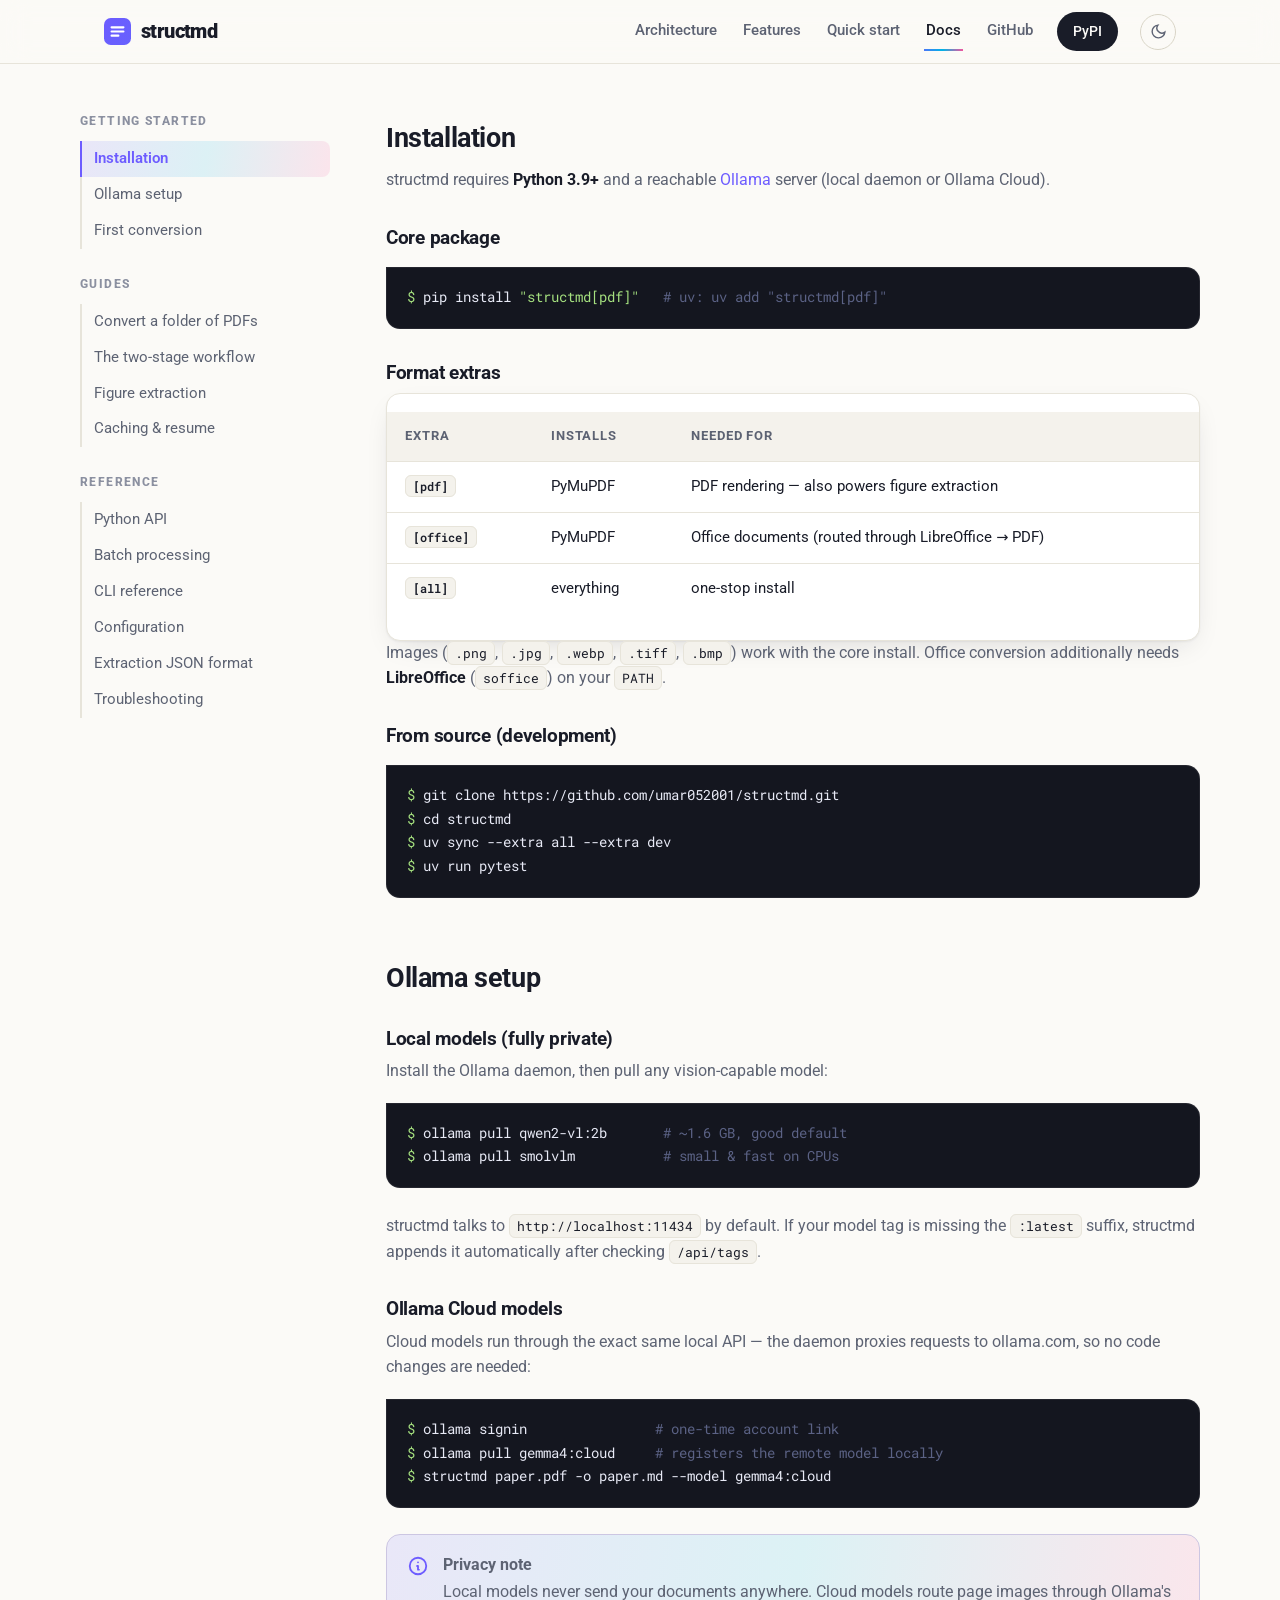
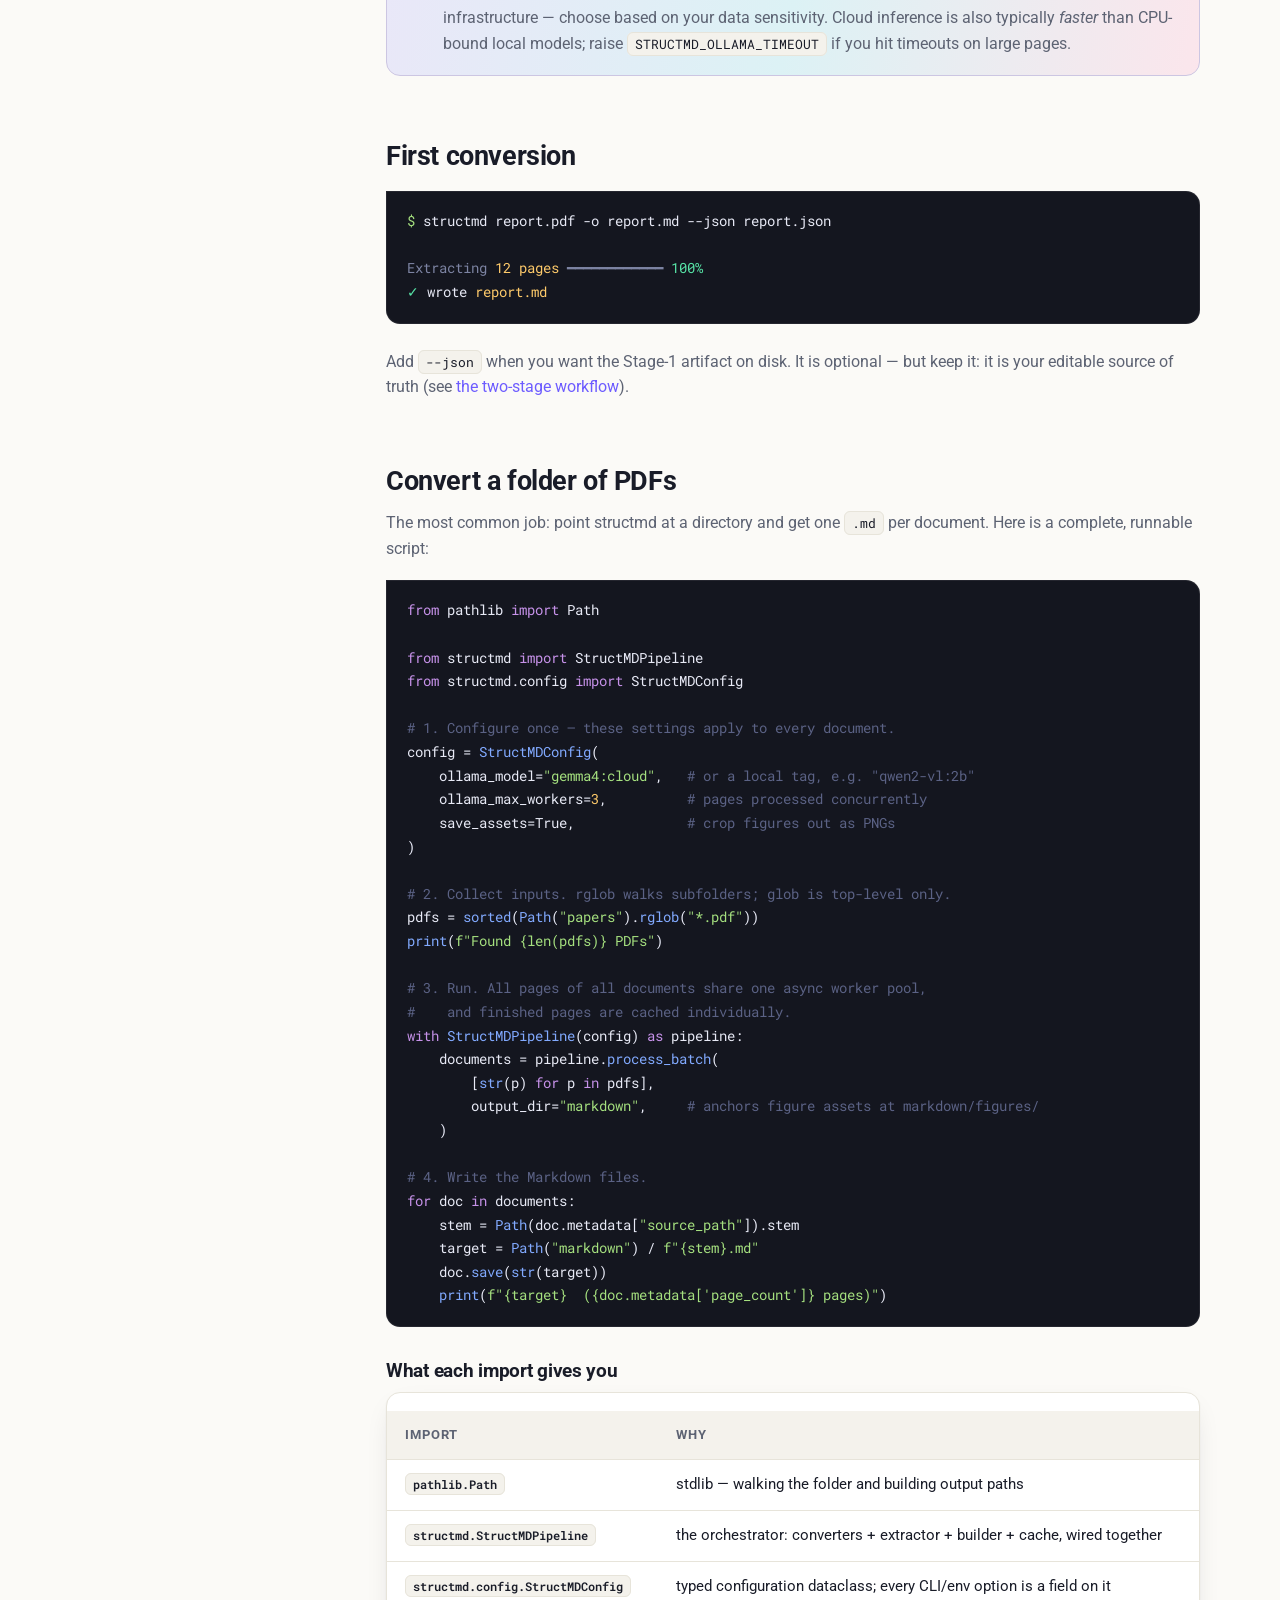
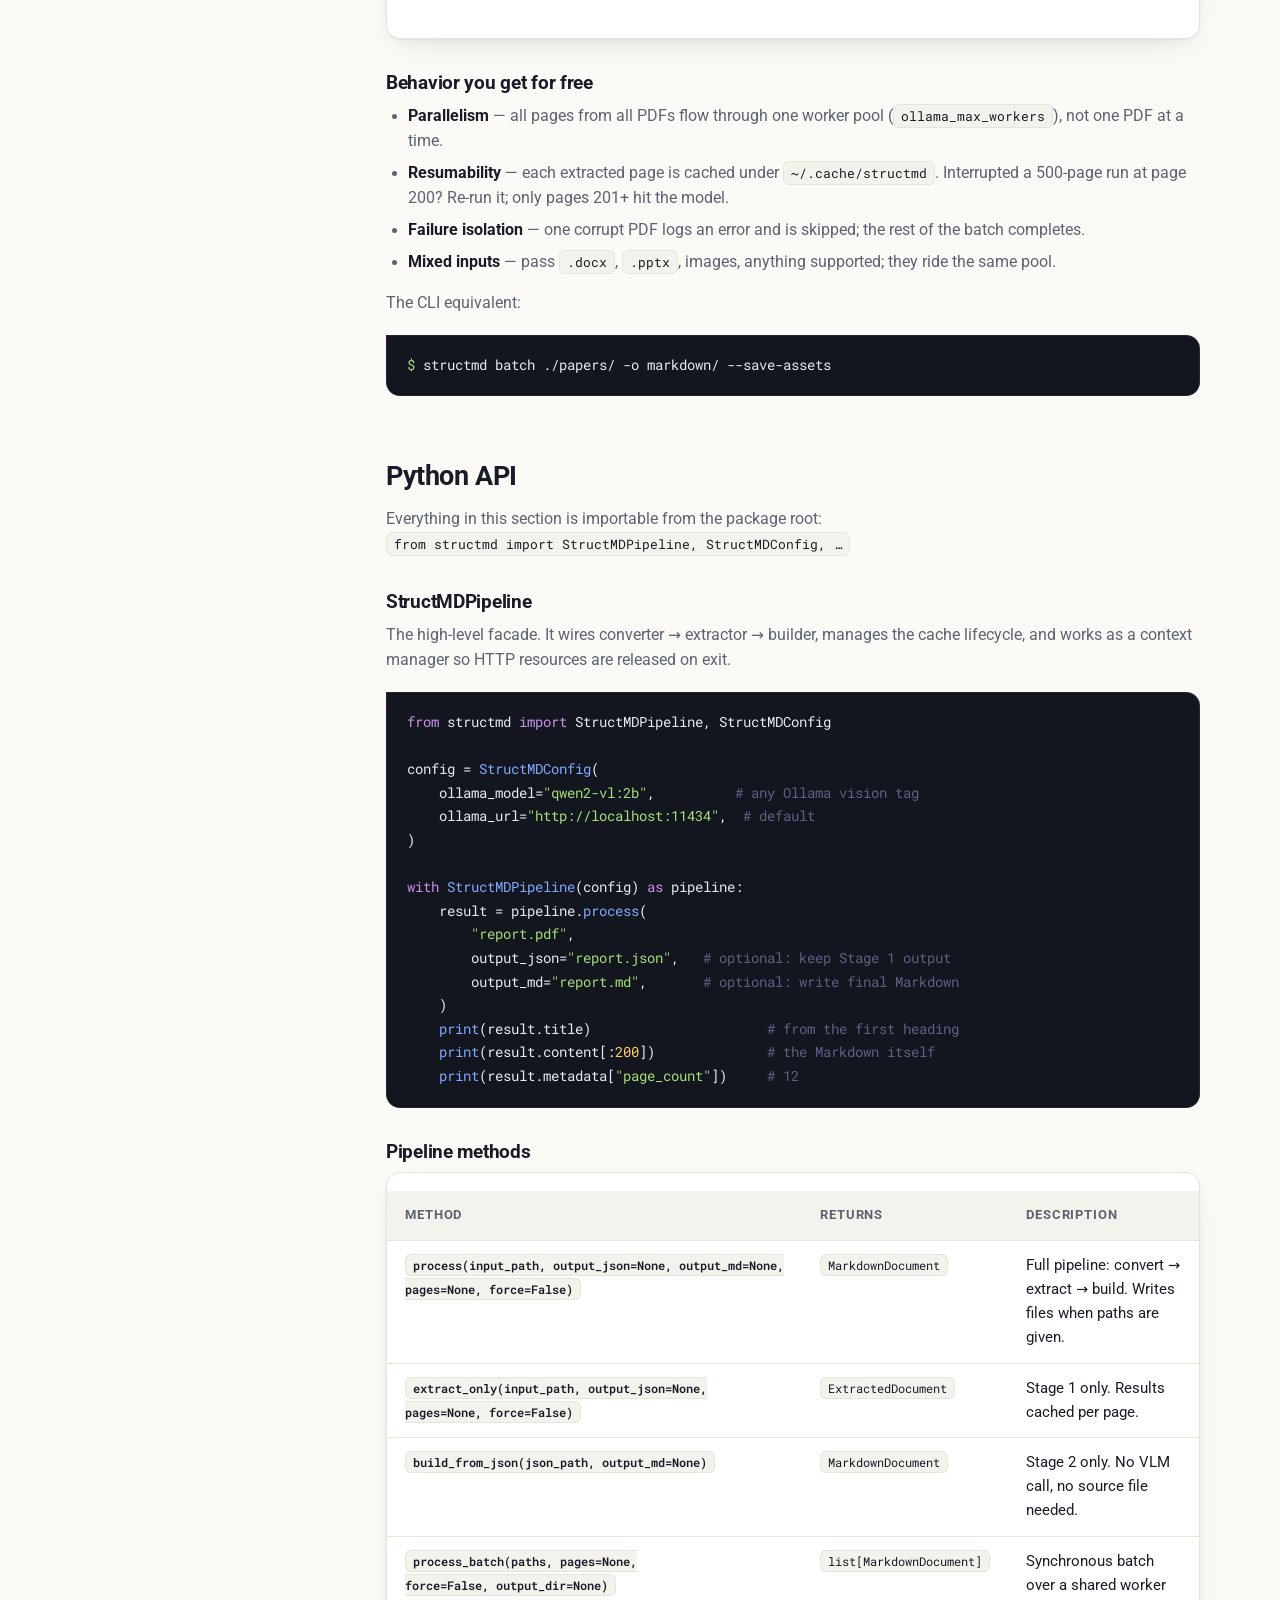
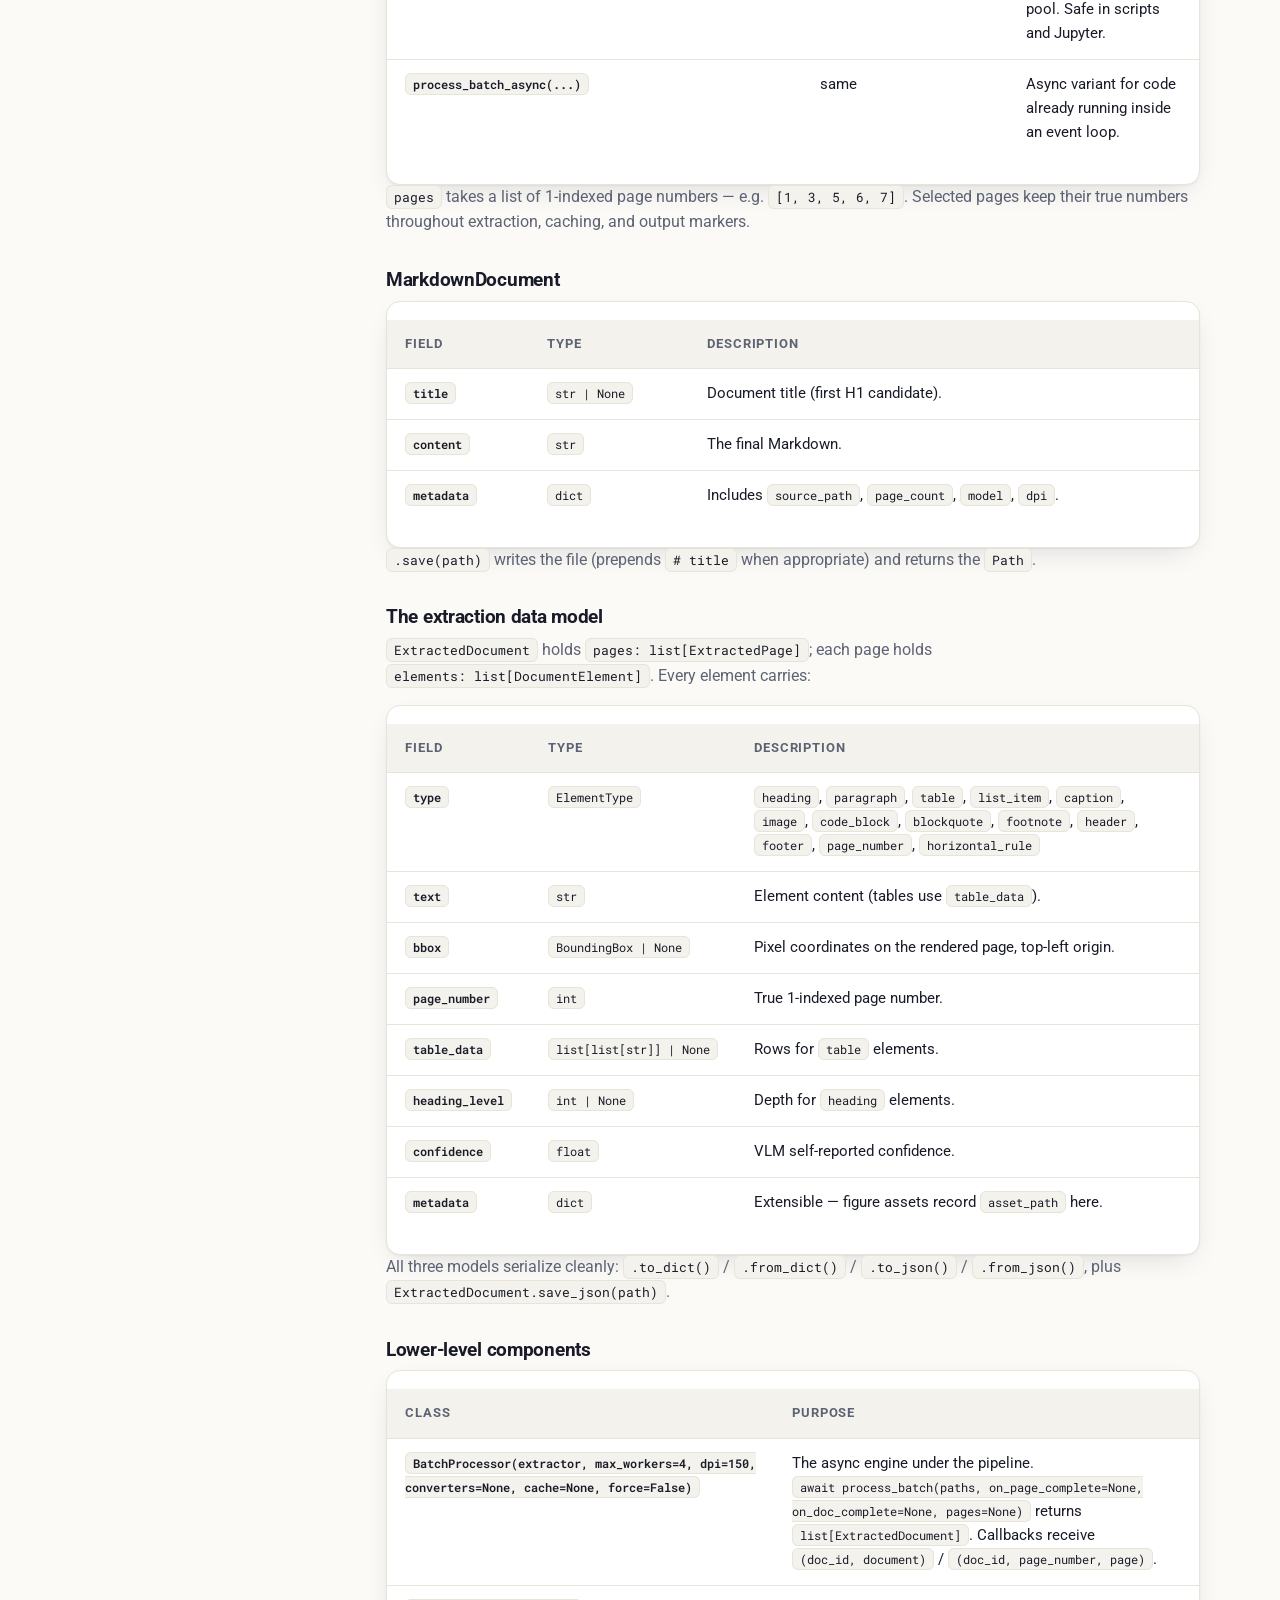
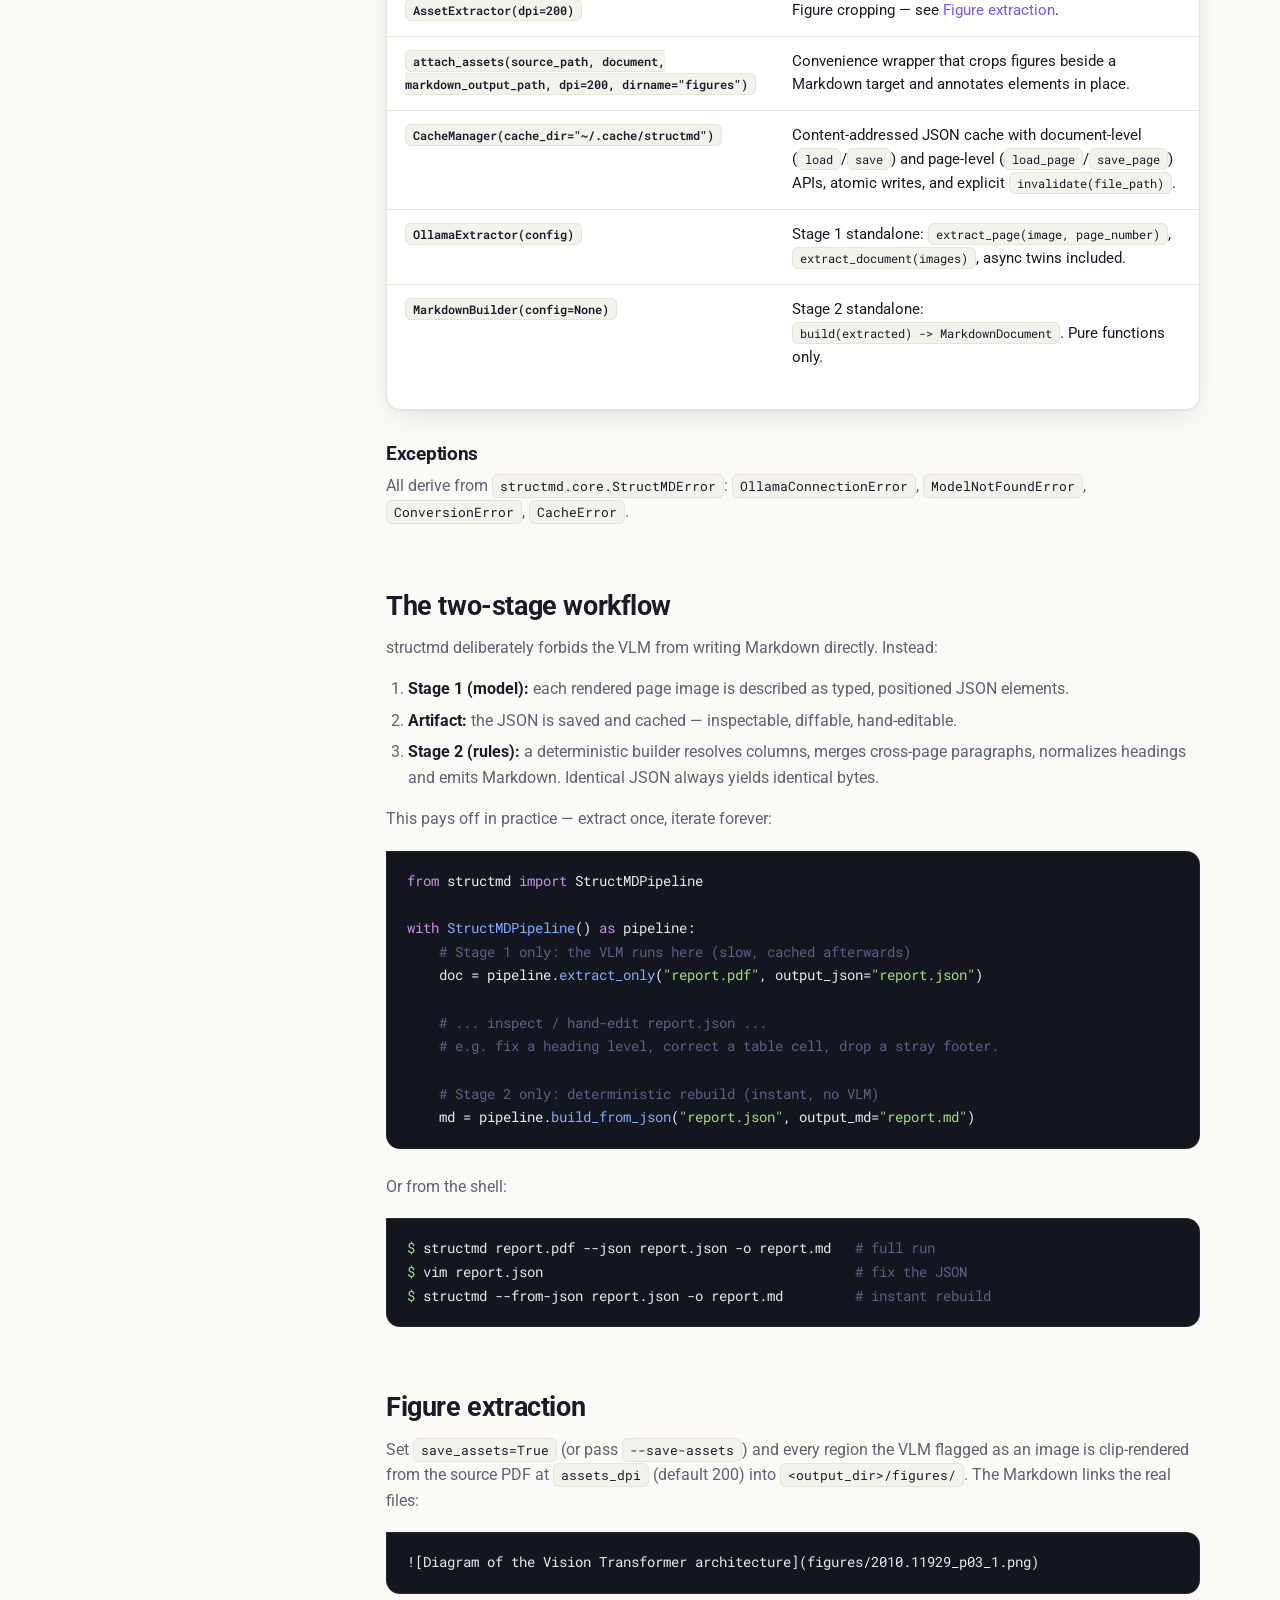
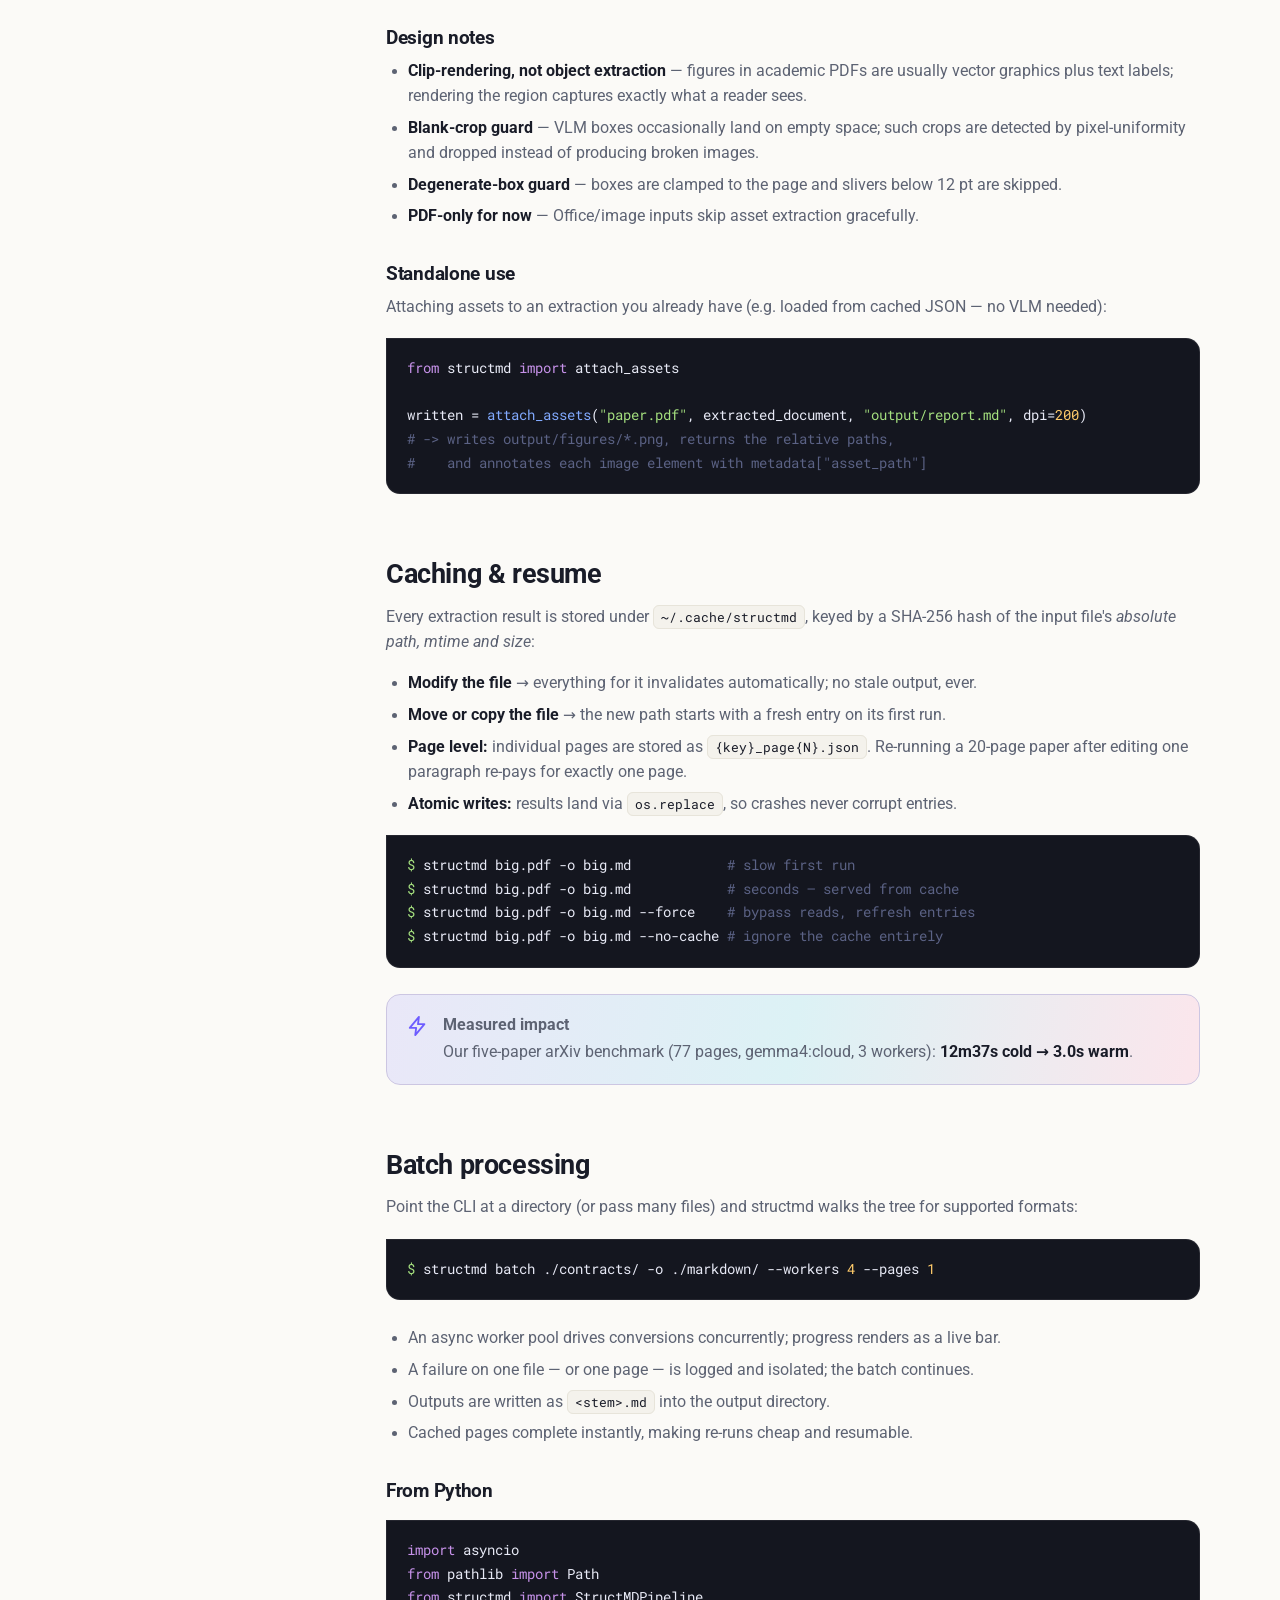
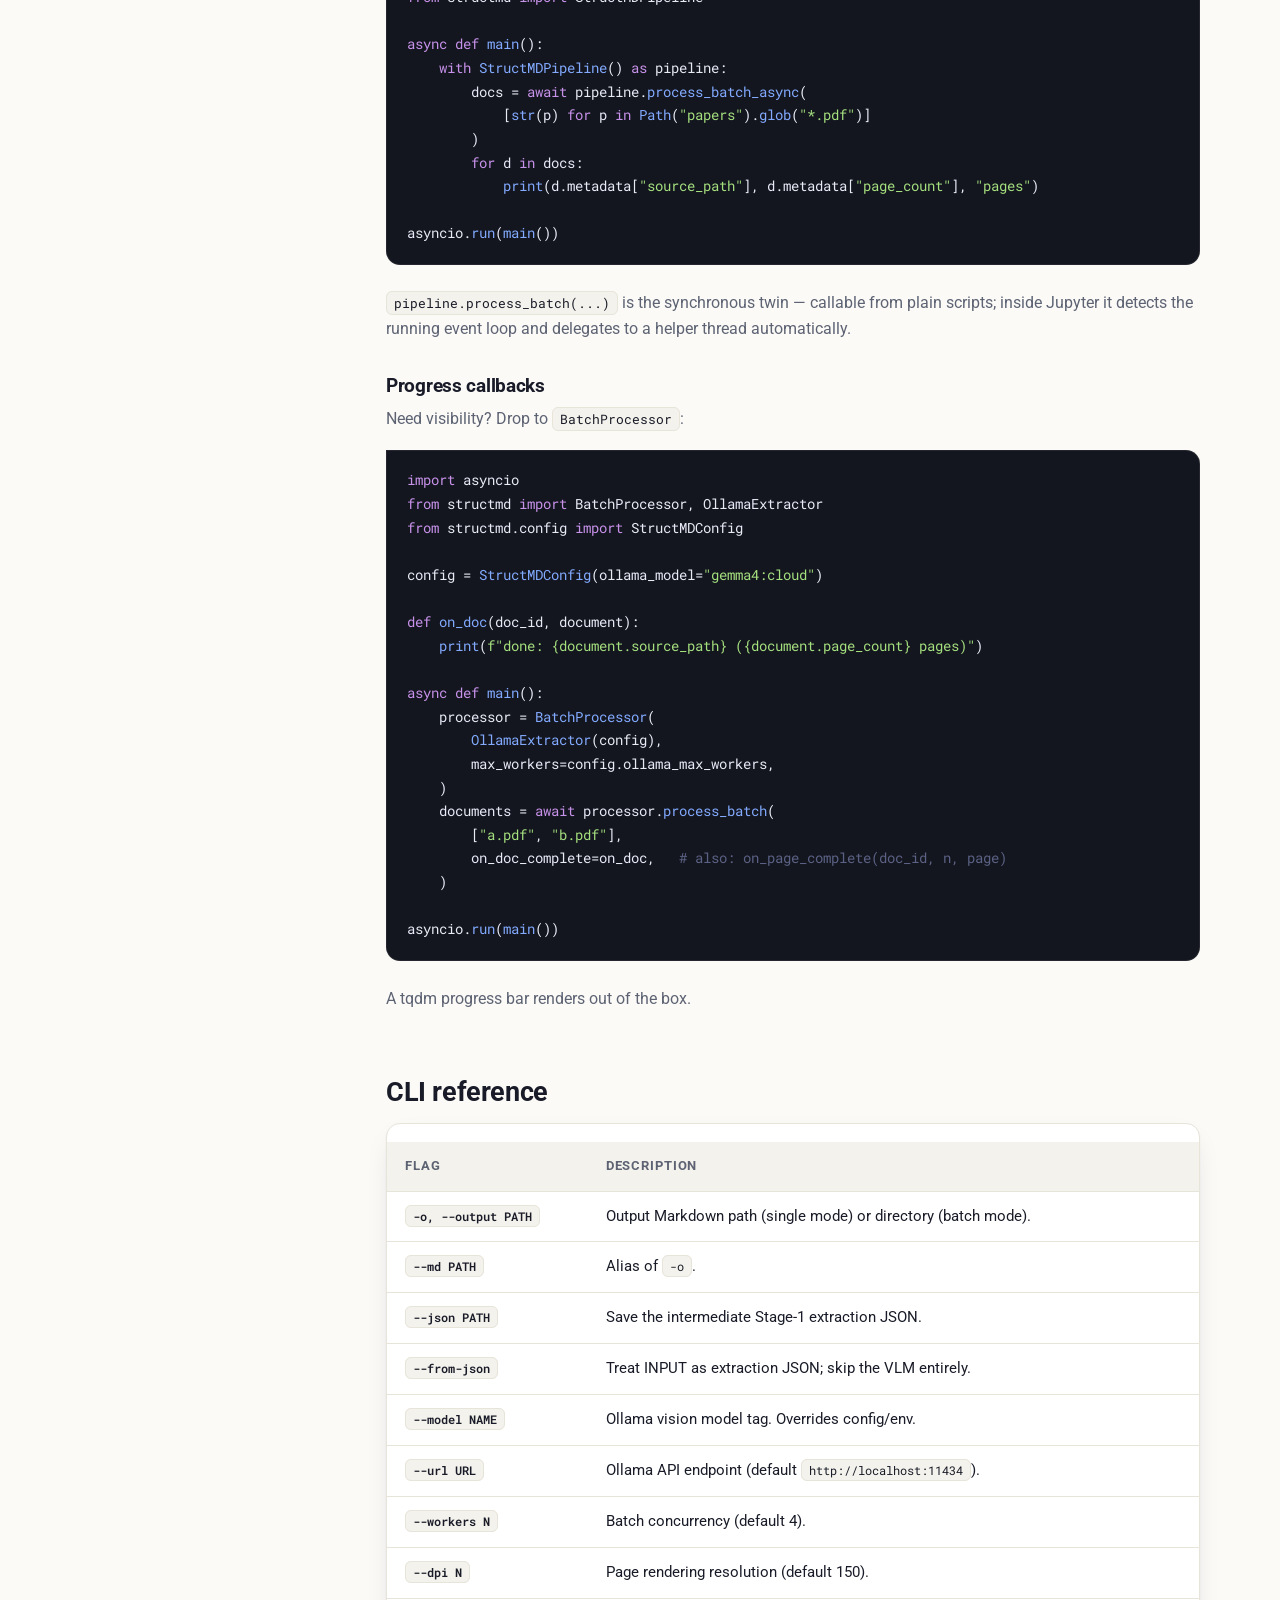
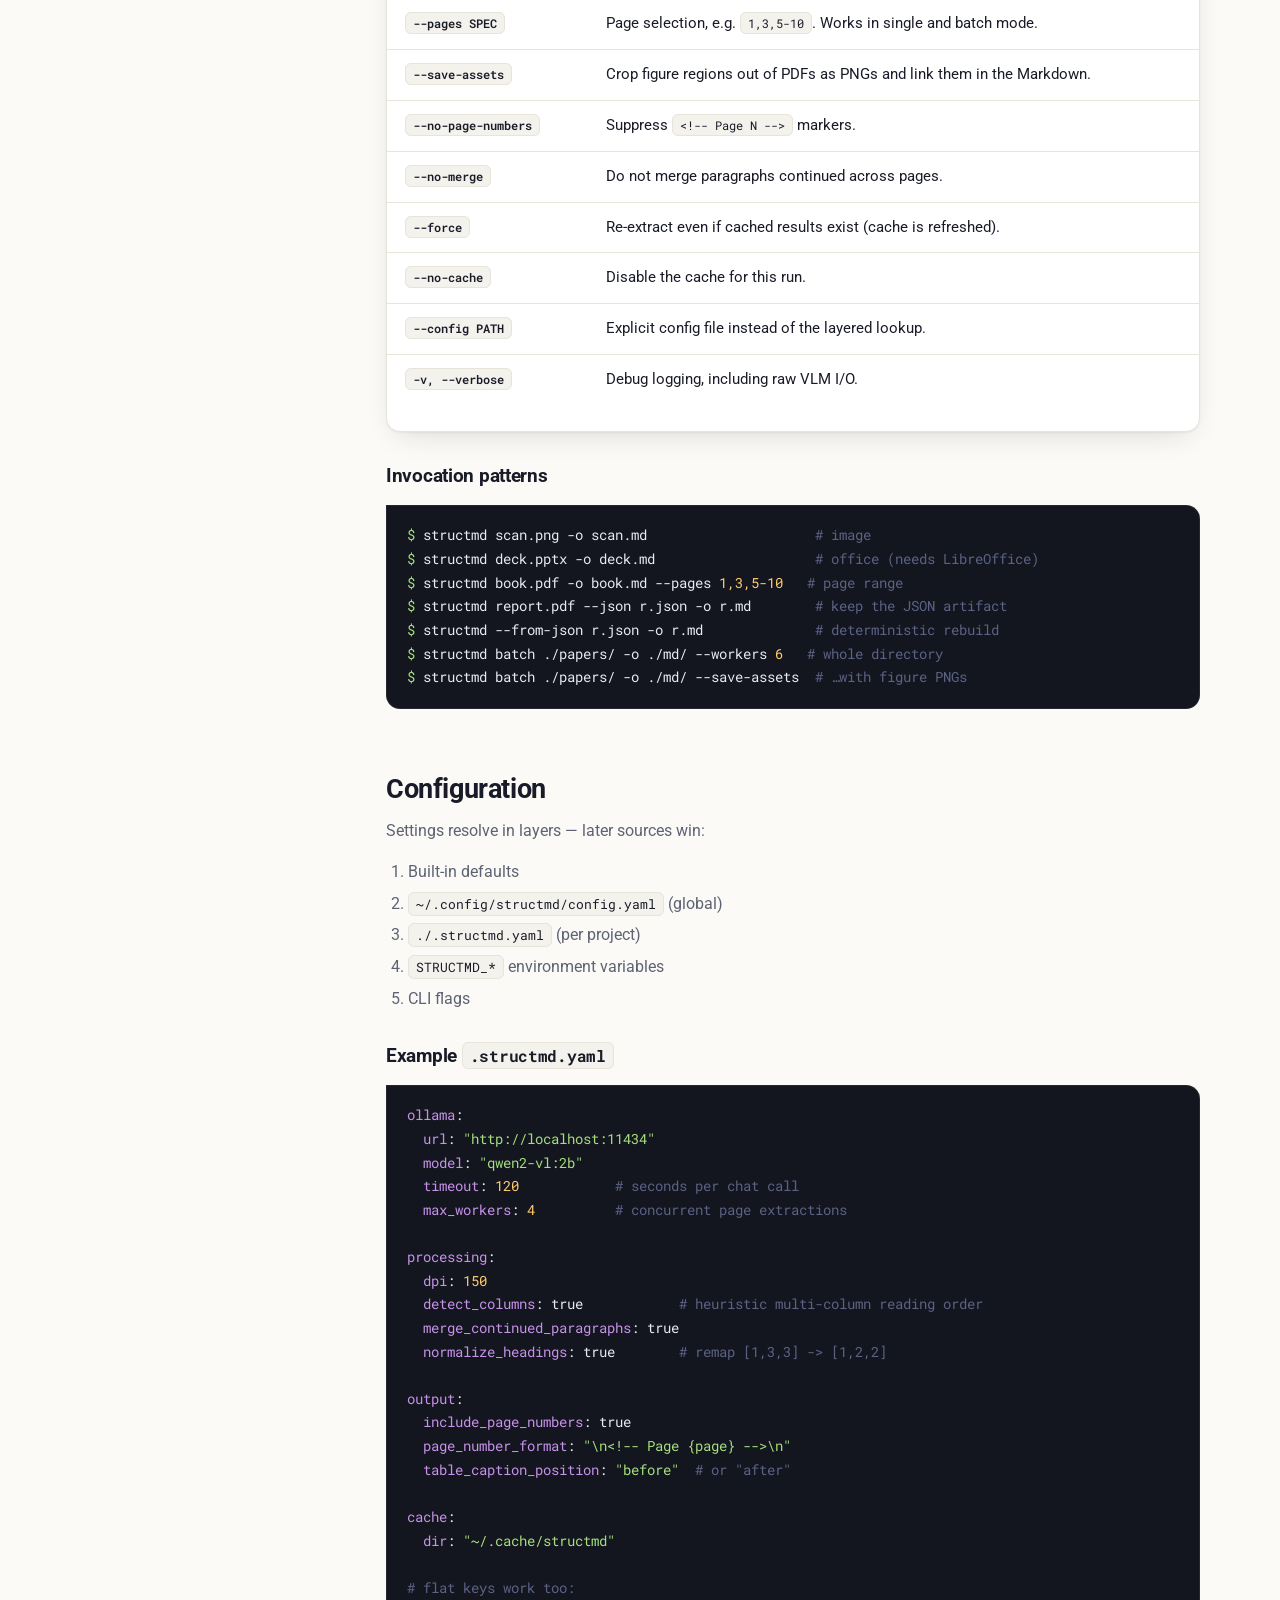
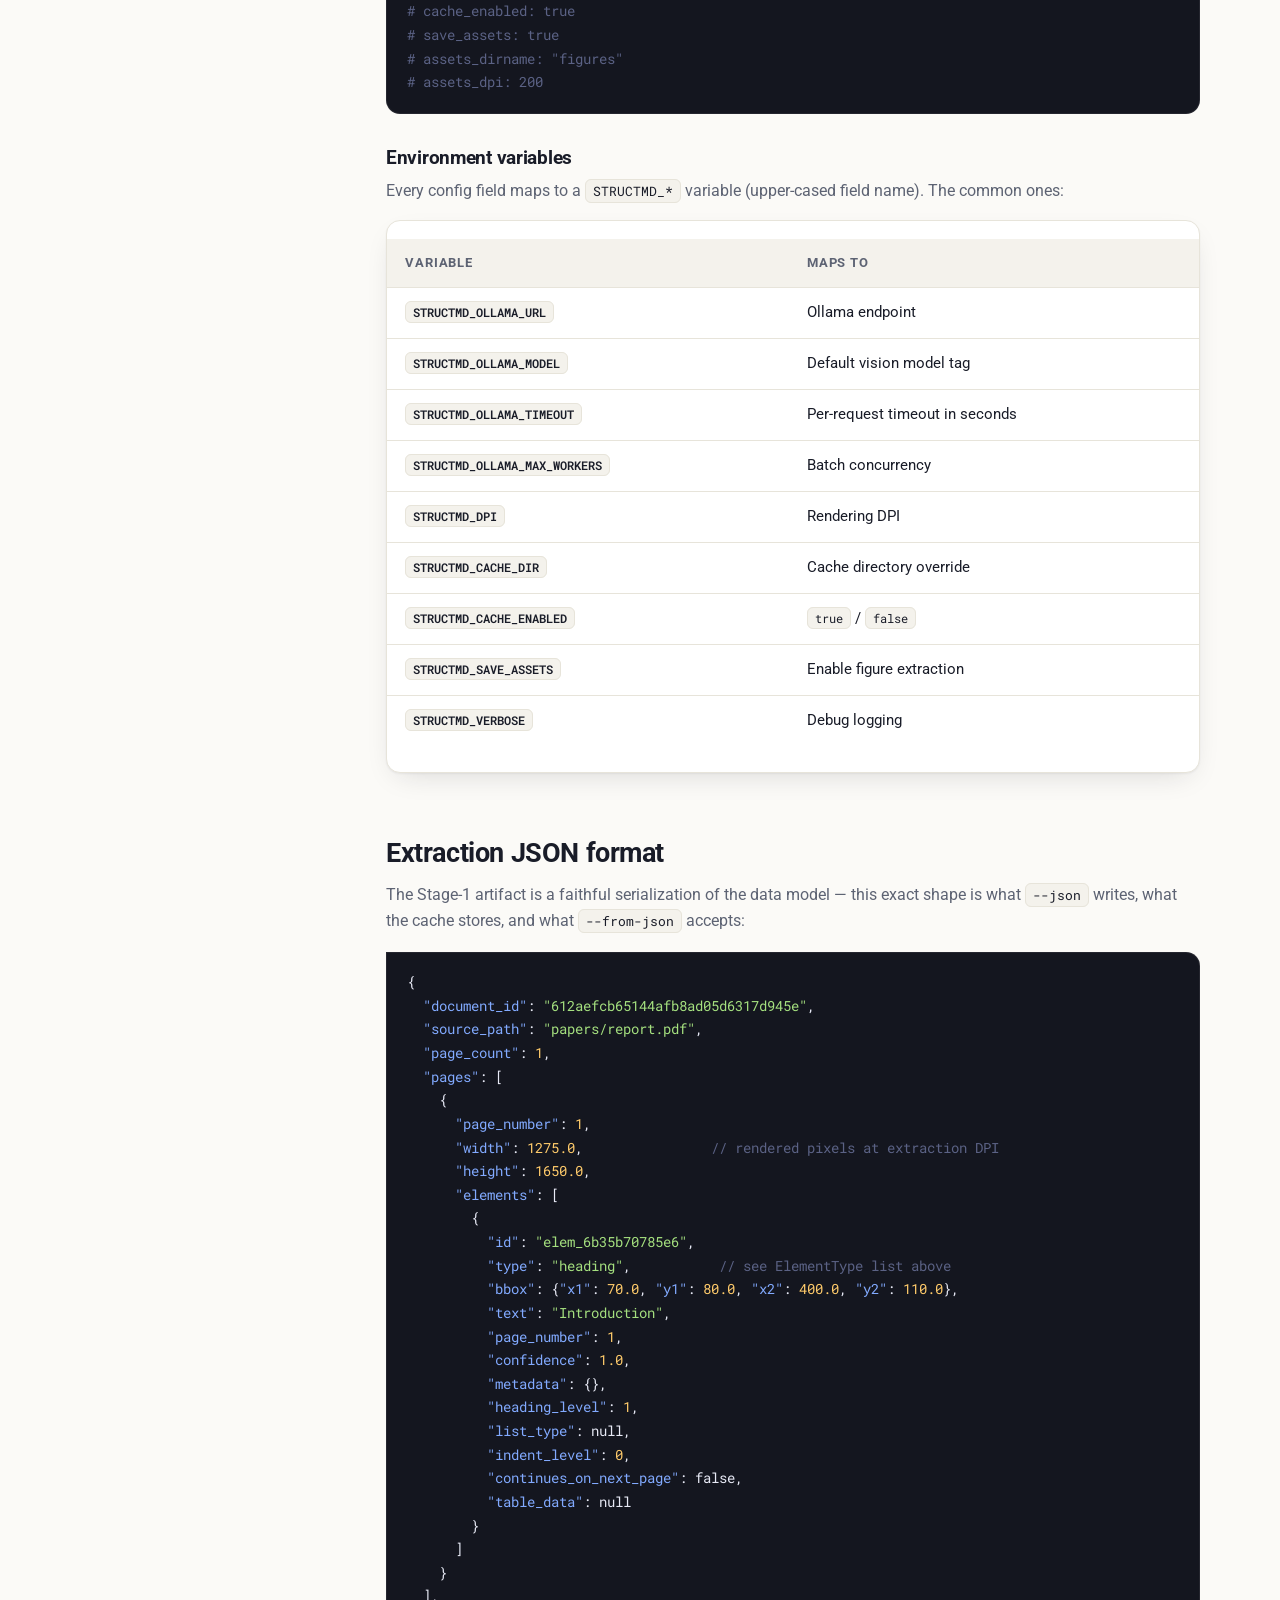
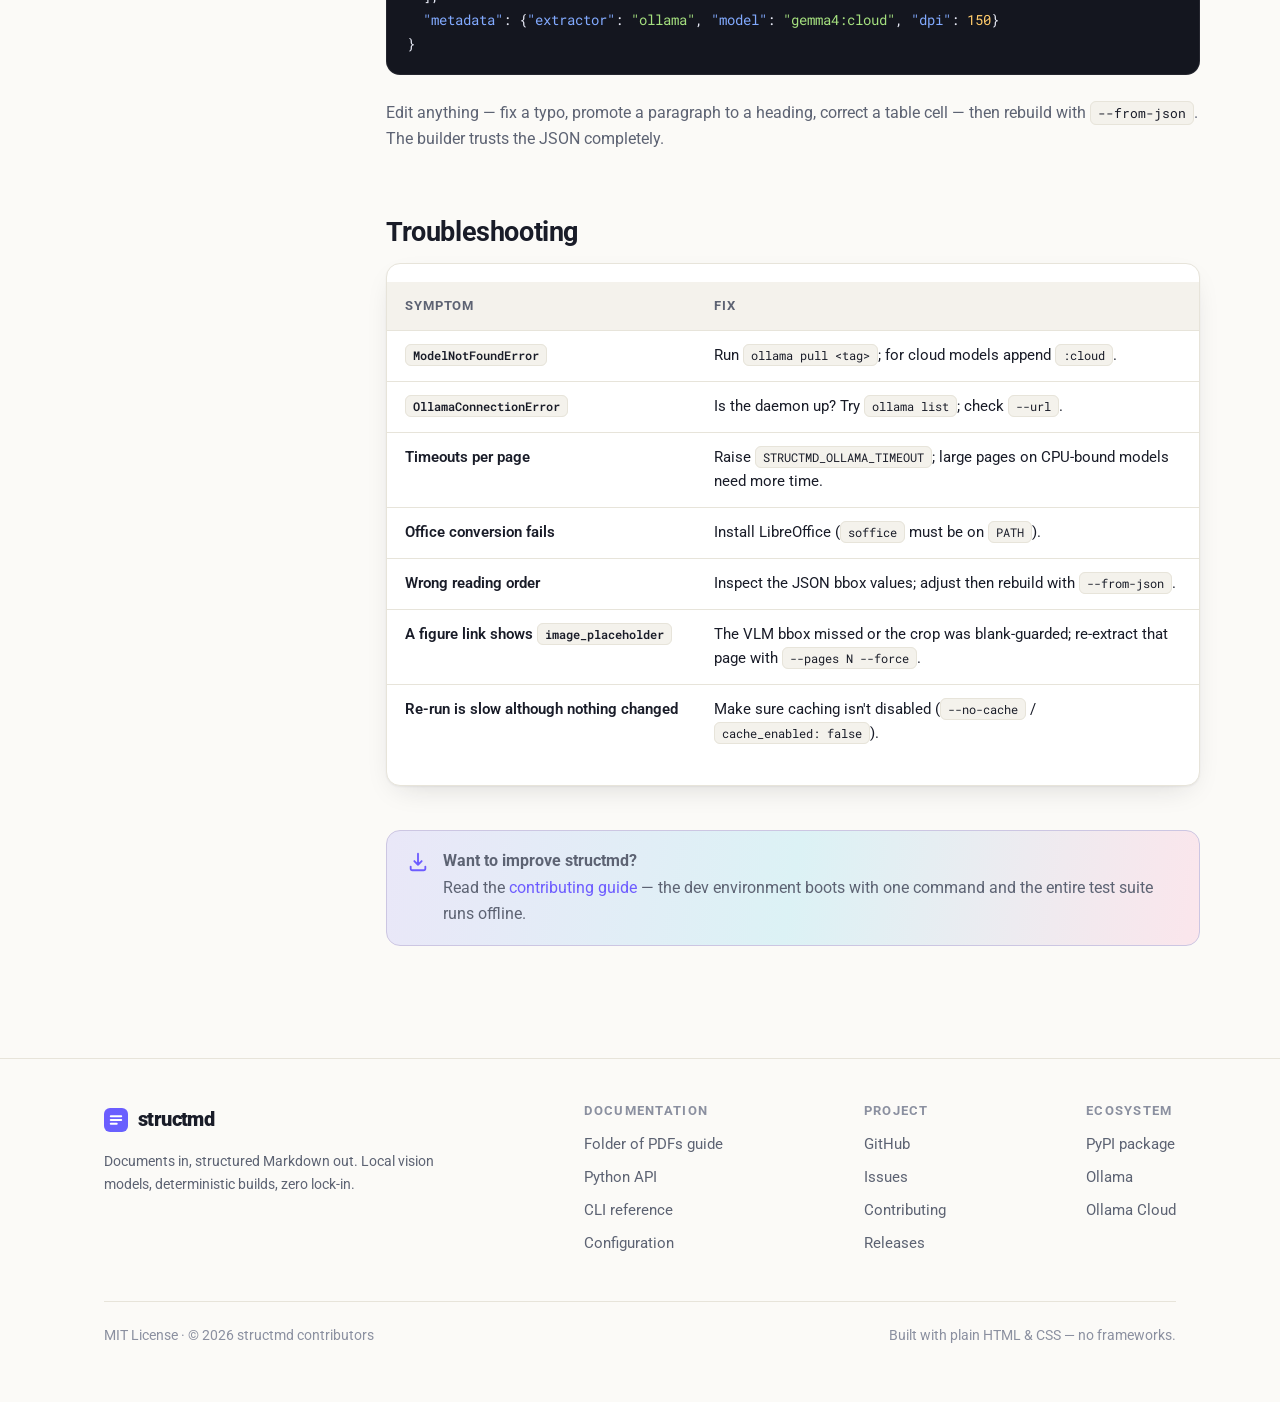
==== commit e7fa73ae: "docs: professional rewrite — accurate API reference, folder-of-PDFs guide - README: complete restruc" ====
--- a/docs/docs.html
+++ b/docs/docs.html
@@ -4,7 +4,7 @@
   <meta charset="UTF-8">
   <meta name="viewport" content="width=device-width, initial-scale=1.0">
   <title>Documentation — structmd</title>
-  <meta name="description" content="Full documentation for structmd: installation, Ollama setup (local and cloud), Python API, CLI reference, configuration, caching and batch processing.">
+  <meta name="description" content="Full documentation for structmd: installation, Ollama setup (local and cloud), batch-converting a folder of PDFs, the complete Python API, CLI reference, configuration, caching and figure extraction.">
   <link rel="preconnect" href="https://fonts.googleapis.com">
   <link rel="preconnect" href="https://fonts.gstatic.com" crossorigin>
   <link href="https://fonts.googleapis.com/css2?family=Roboto:wght@300;400;500;700;900&family=Roboto+Mono:wght@400;500;700&display=swap" rel="stylesheet">
@@ -41,7 +41,7 @@
         <a href="https://github.com/umar052001/structmd" target="_blank" rel="noopener">GitHub</a>
         <a class="nav-cta" href="https://pypi.org/project/structmd/" target="_blank" rel="noopener">PyPI</a>
         <button class="theme-toggle" aria-label="Toggle dark mode">
-          <svg class="moon" width="17" height="17" viewBox="0 0 24 24" fill="none" stroke="currentColor" stroke-width="2" stroke-linecap="round" stroke-linejoin="round"><path d="M21 12.8A9 9 0 1 1 11.2 3a7 7 0 0 0 9.8 9.8z"/></svg>
+          <svg class="moon" width="17" height="17" viewBox="0 0 24 24" fill="none" stroke="currentColor" stroke-width="2" stroke-linecap="round"><path d="M21 12.8A9 9 0 1 1 11.2 3a7 7 0 0 0 9.8 9.8z"/></svg>
           <svg class="sun" width="17" height="17" viewBox="0 0 24 24" fill="none" stroke="currentColor" stroke-width="2" stroke-linecap="round"><circle cx="12" cy="12" r="4.5"/><path d="M12 2v2.5M12 19.5V22M2 12h2.5M19.5 12H22M4.9 4.9l1.8 1.8M17.3 17.3l1.8 1.8M19.1 4.9l-1.8 1.8M6.7 17.3l-1.8 1.8"/></svg>
         </button>
       </div>
@@ -60,15 +60,17 @@
       </div>
       <div class="side-group">
         <div class="side-title">Guides</div>
+        <a class="side-link" href="#folder-of-pdfs">Convert a folder of PDFs</a>
+        <a class="side-link" href="#two-stage">The two-stage workflow</a>
+        <a class="side-link" href="#figures">Figure extraction</a>
+        <a class="side-link" href="#caching">Caching &amp; resume</a>
+      </div>
+      <div class="side-group">
+        <div class="side-title">Reference</div>
         <a class="side-link" href="#python-api">Python API</a>
+        <a class="side-link" href="#batch">Batch processing</a>
         <a class="side-link" href="#cli-reference">CLI reference</a>
         <a class="side-link" href="#configuration">Configuration</a>
-        <a class="side-link" href="#caching">Caching</a>
-        <a class="side-link" href="#batch">Batch processing</a>
-      </div>
-      <div class="side-group">
-        <div class="side-title">Concepts</div>
-        <a class="side-link" href="#two-stage">The two-stage workflow</a>
         <a class="side-link" href="#json-artifact">Extraction JSON format</a>
         <a class="side-link" href="#troubleshooting">Troubleshooting</a>
       </div>
@@ -81,14 +83,21 @@
       <p>structmd requires <strong>Python 3.9+</strong> and a reachable <a href="https://ollama.com" target="_blank" rel="noopener">Ollama</a> server (local daemon or Ollama Cloud).</p>
 
       <h3>Core package</h3>
-      <div class="codebox"><pre><span class="c-prompt">$</span> pip install structmd</pre></div>
+      <div class="codebox"><pre><span class="c-prompt">$</span> pip install <span class="s">"structmd[pdf]"</span>   <span class="c"># uv: uv add "structmd[pdf]"</span></pre></div>
 
       <h3>Format extras</h3>
-      <p>Pick the extra matching your input formats:</p>
-      <div class="codebox"><pre><span class="c-prompt">$</span> pip install <span class="s">"structmd[pdf]"</span>     <span class="c"># PDF support via PyMuPDF</span>
-<span class="c-prompt">$</span> pip install <span class="s">"structmd[office]"</span>  <span class="c"># Office documents via LibreOffice bridge</span>
-<span class="c-prompt">$</span> pip install <span class="s">"structmd[all]"</span>     <span class="c"># everything at once</span></pre></div>
-      <p>Images (<code class="inline-code">.png</code>, <code class="inline-code">.jpg</code>, <code class="inline-code">.webp</code>, <code class="inline-code">.tiff</code>, <code class="inline-code">.bmp</code>) work with the core install.</p>
+      <div class="tablewrap">
+        <table class="tbl">
+          <thead><tr><th>Extra</th><th>Installs</th><th>Needed for</th></tr></thead>
+          <tbody>
+            <tr><td><code class="inline-code">[pdf]</code></td><td>PyMuPDF</td><td>PDF rendering — also powers figure extraction</td></tr>
+            <tr><td><code class="inline-code">[office]</code></td><td>PyMuPDF</td><td>Office documents (routed through LibreOffice → PDF)</td></tr>
+            <tr><td><code class="inline-code">[all]</code></td><td>everything</td><td>one-stop install</td></tr>
+          </tbody>
+        </table>
+      </div>
+      <p>Images (<code class="inline-code">.png</code>, <code class="inline-code">.jpg</code>, <code class="inline-code">.webp</code>, <code class="inline-code">.tiff</code>, <code class="inline-code">.bmp</code>) work with the core install.
+         Office conversion additionally needs <strong>LibreOffice</strong> (<code class="inline-code">soffice</code>) on your <code class="inline-code">PATH</code>.</p>
 
       <h3>From source (development)</h3>
       <div class="codebox"><pre><span class="c-prompt">$</span> git clone https://github.com/umar052001/structmd.git
@@ -100,8 +109,8 @@
 
       <h3>Local models (fully private)</h3>
       <p>Install the Ollama daemon, then pull any vision-capable model:</p>
-      <div class="codebox"><pre><span class="c-prompt">$</span> ollama pull qwen2.5-vl:7b    <span class="c"># strong general-purpose VLM</span>
-<span class="c-prompt">$</span> ollama pull smolvlm          <span class="c"># small &amp; fast on CPUs</span></pre></div>
+      <div class="codebox"><pre><span class="c-prompt">$</span> ollama pull qwen2-vl:2b       <span class="c"># ~1.6 GB, good default</span>
+<span class="c-prompt">$</span> ollama pull smolvlm           <span class="c"># small &amp; fast on CPUs</span></pre></div>
       <p>structmd talks to <code class="inline-code">http://localhost:11434</code> by default. If your model tag is missing the
          <code class="inline-code">:latest</code> suffix, structmd appends it automatically after checking <code class="inline-code">/api/tags</code>.</p>
 
@@ -115,68 +124,369 @@
         <svg viewBox="0 0 24 24" fill="none" stroke="currentColor" stroke-width="2" stroke-linecap="round" stroke-linejoin="round"><circle cx="12" cy="12" r="9"/><path d="M12 8h.01M11 12h1v4h1"/></svg>
         <p><span class="callout-title">Privacy note</span>
         Local models never send your documents anywhere. Cloud models route page images through Ollama's
-        infrastructure — choose based on your data sensitivity. Remote inference is also slower per request;
-        raise <code class="inline-code">STRUCTMD_OLLAMA_TIMEOUT</code> if you hit timeouts on large pages.</p>
+        infrastructure — choose based on your data sensitivity. Cloud inference is also typically <em>faster</em>
+        than CPU-bound local models; raise <code class="inline-code">STRUCTMD_OLLAMA_TIMEOUT</code> if you hit timeouts on large pages.</p>
       </div>
 
       <h2 id="first-conversion">First conversion</h2>
-      <div class="codebox"><pre><span class="c-prompt">$</span> structmd report.pdf -o report.md
+      <div class="codebox"><pre><span class="c-prompt">$</span> structmd report.pdf -o report.md --json report.json
 
 <span class="c-dim">Extracting</span> <span class="c-hl">12 pages</span> <span class="c-dim">━━━━━━━━━━━━</span> <span class="c-ok">100%</span>
-<span class="c-dim">Building Markdown …</span> <span class="c-ok">done</span>
-<span class="c-ok">✓</span> wrote <span class="c-hl">report.md</span> <span class="c-dim">(38.2 KB)</span></pre></div>
-      <p>The extraction JSON is written next to the output as <code class="inline-code">report.extraction.json</code>.
-         Keep it — it is your editable source of truth (see <a href="#two-stage">the two-stage workflow</a>).</p>
-
+<span class="c-ok">✓</span> wrote <span class="c-hl">report.md</span></pre></div>
+      <p>Add <code class="inline-code">--json</code> when you want the Stage-1 artifact on disk. It is optional — but keep it:
+         it is your editable source of truth (see <a href="#two-stage">the two-stage workflow</a>).</p>
+
+      <!-- =========================================================== -->
+      <h2 id="folder-of-pdfs">Convert a folder of PDFs</h2>
+      <p>The most common job: point structmd at a directory and get one <code class="inline-code">.md</code> per document.
+         Here is a complete, runnable script:</p>
+
+      <div class="codebox"><pre><span class="k">from</span> <span class="p">pathlib</span> <span class="k">import</span> <span class="p">Path</span>
+
+<span class="k">from</span> <span class="p">structmd</span> <span class="k">import</span> <span class="p">StructMDPipeline</span>
+<span class="k">from</span> <span class="p">structmd.config</span> <span class="k">import</span> <span class="p">StructMDConfig</span>
+
+<span class="c"># 1. Configure once — these settings apply to every document.</span>
+<span class="p">config =</span> <span class="f">StructMDConfig</span>(
+    ollama_model=<span class="s">"gemma4:cloud"</span>,   <span class="c"># or a local tag, e.g. "qwen2-vl:2b"</span>
+    ollama_max_workers=<span class="n">3</span>,          <span class="c"># pages processed concurrently</span>
+    save_assets=<span class="kc">True</span>,              <span class="c"># crop figures out as PNGs</span>
+)
+
+<span class="c"># 2. Collect inputs. rglob walks subfolders; glob is top-level only.</span>
+<span class="p">pdfs =</span> <span class="f">sorted</span>(<span class="f">Path</span>(<span class="s">"papers"</span>).<span class="f">rglob</span>(<span class="s">"*.pdf"</span>))
+<span class="f">print</span>(<span class="s">f"Found {len(pdfs)} PDFs"</span>)
+
+<span class="c"># 3. Run. All pages of all documents share one async worker pool,</span>
+<span class="c">#    and finished pages are cached individually.</span>
+<span class="k">with</span> <span class="f">StructMDPipeline</span>(config) <span class="k">as</span> <span class="p">pipeline:</span>
+    <span class="p">documents = pipeline.</span><span class="f">process_batch</span>(
+        [<span class="f">str</span>(p) <span class="k">for</span> p <span class="k">in</span> pdfs],
+        output_dir=<span class="s">"markdown"</span>,     <span class="c"># anchors figure assets at markdown/figures/</span>
+    )
+
+<span class="c"># 4. Write the Markdown files.</span>
+<span class="k">for</span> <span class="p">doc</span> <span class="k">in</span> <span class="p">documents:</span>
+    <span class="p">stem =</span> <span class="f">Path</span>(doc.metadata[<span class="s">"source_path"</span>]).stem
+    <span class="p">target =</span> <span class="f">Path</span>(<span class="s">"markdown"</span>) / <span class="s">f"{stem}.md"</span>
+    doc.<span class="f">save</span>(<span class="f">str</span>(target))
+    <span class="f">print</span>(<span class="s">f"{target}  ({doc.metadata['page_count']} pages)"</span>)</pre></div>
+
+      <h3>What each import gives you</h3>
+      <div class="tablewrap">
+        <table class="tbl">
+          <thead><tr><th>Import</th><th>Why</th></tr></thead>
+          <tbody>
+            <tr><td><code class="inline-code">pathlib.Path</code></td><td>stdlib — walking the folder and building output paths</td></tr>
+            <tr><td><code class="inline-code">structmd.StructMDPipeline</code></td><td>the orchestrator: converters + extractor + builder + cache, wired together</td></tr>
+            <tr><td><code class="inline-code">structmd.config.StructMDConfig</code></td><td>typed configuration dataclass; every CLI/env option is a field on it</td></tr>
+          </tbody>
+        </table>
+      </div>
+
+      <h3>Behavior you get for free</h3>
+      <ul>
+        <li><strong>Parallelism</strong> — all pages from all PDFs flow through one worker pool
+            (<code class="inline-code">ollama_max_workers</code>), not one PDF at a time.</li>
+        <li><strong>Resumability</strong> — each extracted page is cached under <code class="inline-code">~/.cache/structmd</code>.
+            Interrupted a 500-page run at page 200? Re-run it; only pages 201+ hit the model.</li>
+        <li><strong>Failure isolation</strong> — one corrupt PDF logs an error and is skipped; the rest of the batch completes.</li>
+        <li><strong>Mixed inputs</strong> — pass <code class="inline-code">.docx</code>, <code class="inline-code">.pptx</code>, images, anything supported;
+            they ride the same pool.</li>
+      </ul>
+
+      <p>The CLI equivalent:</p>
+      <div class="codebox"><pre><span class="c-prompt">$</span> structmd batch ./papers/ -o markdown/ --save-assets</pre></div>
+
+      <!-- =========================================================== -->
       <h2 id="python-api">Python API</h2>
+      <p>Everything in this section is importable from the package root:
+         <code class="inline-code">from structmd import StructMDPipeline, StructMDConfig, …</code></p>
 
       <h3>StructMDPipeline</h3>
-      <p>The orchestrator facade. It wires converter → extractor → builder and manages the cache lifecycle.</p>
-      <div class="codebox"><pre id="api-basic"><span class="k">from</span> <span class="p">structmd</span> <span class="k">import</span> <span class="p">StructMDPipeline</span>
-
-<span class="k">with</span> <span class="f">StructMDPipeline</span>(
-    model=<span class="s">"qwen2.5-vl:7b"</span>,            <span class="c"># any Ollama vision tag</span>
-    base_url=<span class="s">"http://localhost:11434"</span>, <span class="c"># default</span>
-) <span class="k">as</span> <span class="p">pipeline:</span>
-    doc = pipeline.<span class="f">process</span>(<span class="s">"report.pdf"</span>, output_path=<span class="s">"report.md"</span>)
-    <span class="f">print</span>(doc.markdown)</pre>
-      <button class="copy-btn" aria-label="Copy code"><svg width="15" height="15" viewBox="0 0 24 24" fill="none" stroke="currentColor" stroke-width="2" stroke-linecap="round" stroke-linejoin="round"><rect x="9" y="9" width="12" height="12" rx="2.5"/><path d="M5 15H4a2 2 0 0 1-2-2V4a2 2 0 0 1 2-2h9a2 2 0 0 1 2 2v1"/></svg></button></div>
-
-      <h3>Stage separation</h3>
-      <div class="codebox"><pre><span class="c"># Stage 1 only — extraction to JSON, no Markdown built</span>
-<span class="p">extracted = pipeline.</span><span class="f">extract_only</span>(<span class="s">"report.pdf"</span>, pages=<span class="s">"1,3,5-10"</span>)
-extracted.<span class="f">save_json</span>(<span class="s">"report.extraction.json"</span>)
-
-<span class="c"># Stage 2 only — rebuild Markdown from any extraction JSON</span>
-<span class="p">md = pipeline.</span><span class="f">build_from_json</span>(<span class="s">"report.extraction.json"</span>, output_path=<span class="s">"report.md"</span>)</pre></div>
-
-      <h3>Batch from Python</h3>
-      <div class="codebox"><pre><span class="p">results = pipeline.</span><span class="f">process_batch</span>(
-    paths=[<span class="s">"a.pdf"</span>, <span class="s">"b.docx"</span>, <span class="s">"scan.png"</span>],
-    output_dir=<span class="s">"./markdown/"</span>,
-    workers=<span class="n">4</span>,                       <span class="c"># concurrent conversions</span>
+      <p>The high-level facade. It wires converter → extractor → builder, manages the cache lifecycle,
+         and works as a context manager so HTTP resources are released on exit.</p>
+      <div class="codebox"><pre><span class="k">from</span> <span class="p">structmd</span> <span class="k">import</span> <span class="p">StructMDPipeline, StructMDConfig</span>
+
+<span class="p">config =</span> <span class="f">StructMDConfig</span>(
+    ollama_model=<span class="s">"qwen2-vl:2b"</span>,          <span class="c"># any Ollama vision tag</span>
+    ollama_url=<span class="s">"http://localhost:11434"</span>,  <span class="c"># default</span>
 )
-<span class="k">for</span> <span class="p">r</span> <span class="k">in</span> <span class="p">results:</span>
-    <span class="f">print</span>(r.input_path, <span class="s">"->"</span>, r.output_path <span class="k">or</span> r.error)</pre></div>
-      <p>Inside a running event loop use <code class="inline-code">await pipeline.process_batch_async(...)</code> instead —
-         it shares the same worker pool without spawning threads over your loop.</p>
-
+
+<span class="k">with</span> <span class="f">StructMDPipeline</span>(config) <span class="k">as</span> <span class="p">pipeline:</span>
+    <span class="p">result = pipeline.</span><span class="f">process</span>(
+        <span class="s">"report.pdf"</span>,
+        output_json=<span class="s">"report.json"</span>,   <span class="c"># optional: keep Stage 1 output</span>
+        output_md=<span class="s">"report.md"</span>,       <span class="c"># optional: write final Markdown</span>
+    )
+    <span class="f">print</span>(result.title)                      <span class="c"># from the first heading</span>
+    <span class="f">print</span>(result.content[:<span class="n">200</span>])              <span class="c"># the Markdown itself</span>
+    <span class="f">print</span>(result.metadata[<span class="s">"page_count"</span>])     <span class="c"># 12</span></pre></div>
+
+      <h3>Pipeline methods</h3>
+      <div class="tablewrap">
+        <table class="tbl">
+          <thead><tr><th>Method</th><th>Returns</th><th>Description</th></tr></thead>
+          <tbody>
+            <tr>
+              <td><code class="inline-code">process(input_path, output_json=None, output_md=None,<br>pages=None, force=False)</code></td>
+              <td><code class="inline-code">MarkdownDocument</code></td>
+              <td>Full pipeline: convert → extract → build. Writes files when paths are given.</td>
+            </tr>
+            <tr>
+              <td><code class="inline-code">extract_only(input_path, output_json=None,<br>pages=None, force=False)</code></td>
+              <td><code class="inline-code">ExtractedDocument</code></td>
+              <td>Stage 1 only. Results cached per page.</td>
+            </tr>
+            <tr>
+              <td><code class="inline-code">build_from_json(json_path, output_md=None)</code></td>
+              <td><code class="inline-code">MarkdownDocument</code></td>
+              <td>Stage 2 only. No VLM call, no source file needed.</td>
+            </tr>
+            <tr>
+              <td><code class="inline-code">process_batch(paths, pages=None,<br>force=False, output_dir=None)</code></td>
+              <td><code class="inline-code">list[MarkdownDocument]</code></td>
+              <td>Synchronous batch over a shared worker pool. Safe in scripts and Jupyter.</td>
+            </tr>
+            <tr>
+              <td><code class="inline-code">process_batch_async(...)</code></td>
+              <td>same</td>
+              <td>Async variant for code already running inside an event loop.</td>
+            </tr>
+          </tbody>
+        </table>
+      </div>
+      <p><code class="inline-code">pages</code> takes a list of 1-indexed page numbers — e.g. <code class="inline-code">[1, 3, 5, 6, 7]</code>.
+         Selected pages keep their true numbers throughout extraction, caching, and output markers.</p>
+
+      <h3>MarkdownDocument</h3>
+      <div class="tablewrap">
+        <table class="tbl">
+          <thead><tr><th>Field</th><th>Type</th><th>Description</th></tr></thead>
+          <tbody>
+            <tr><td><code class="inline-code">title</code></td><td><code class="inline-code">str | None</code></td><td>Document title (first H1 candidate).</td></tr>
+            <tr><td><code class="inline-code">content</code></td><td><code class="inline-code">str</code></td><td>The final Markdown.</td></tr>
+            <tr><td><code class="inline-code">metadata</code></td><td><code class="inline-code">dict</code></td><td>Includes <code class="inline-code">source_path</code>, <code class="inline-code">page_count</code>, <code class="inline-code">model</code>, <code class="inline-code">dpi</code>.</td></tr>
+          </tbody>
+        </table>
+      </div>
+      <p><code class="inline-code">.save(path)</code> writes the file (prepends <code class="inline-code"># title</code> when appropriate) and returns the <code class="inline-code">Path</code>.</p>
+
+      <h3>The extraction data model</h3>
+      <p><code class="inline-code">ExtractedDocument</code> holds <code class="inline-code">pages: list[ExtractedPage]</code>; each page holds
+         <code class="inline-code">elements: list[DocumentElement]</code>. Every element carries:</p>
+      <div class="tablewrap">
+        <table class="tbl">
+          <thead><tr><th>Field</th><th>Type</th><th>Description</th></tr></thead>
+          <tbody>
+            <tr><td><code class="inline-code">type</code></td><td><code class="inline-code">ElementType</code></td><td><code class="inline-code">heading</code>, <code class="inline-code">paragraph</code>, <code class="inline-code">table</code>, <code class="inline-code">list_item</code>, <code class="inline-code">caption</code>, <code class="inline-code">image</code>, <code class="inline-code">code_block</code>, <code class="inline-code">blockquote</code>, <code class="inline-code">footnote</code>, <code class="inline-code">header</code>, <code class="inline-code">footer</code>, <code class="inline-code">page_number</code>, <code class="inline-code">horizontal_rule</code></td></tr>
+            <tr><td><code class="inline-code">text</code></td><td><code class="inline-code">str</code></td><td>Element content (tables use <code class="inline-code">table_data</code>).</td></tr>
+            <tr><td><code class="inline-code">bbox</code></td><td><code class="inline-code">BoundingBox | None</code></td><td>Pixel coordinates on the rendered page, top-left origin.</td></tr>
+            <tr><td><code class="inline-code">page_number</code></td><td><code class="inline-code">int</code></td><td>True 1-indexed page number.</td></tr>
+            <tr><td><code class="inline-code">table_data</code></td><td><code class="inline-code">list[list[str]] | None</code></td><td>Rows for <code class="inline-code">table</code> elements.</td></tr>
+            <tr><td><code class="inline-code">heading_level</code></td><td><code class="inline-code">int | None</code></td><td>Depth for <code class="inline-code">heading</code> elements.</td></tr>
+            <tr><td><code class="inline-code">confidence</code></td><td><code class="inline-code">float</code></td><td>VLM self-reported confidence.</td></tr>
+            <tr><td><code class="inline-code">metadata</code></td><td><code class="inline-code">dict</code></td><td>Extensible — figure assets record <code class="inline-code">asset_path</code> here.</td></tr>
+          </tbody>
+        </table>
+      </div>
+      <p>All three models serialize cleanly: <code class="inline-code">.to_dict()</code> / <code class="inline-code">.from_dict()</code> /
+         <code class="inline-code">.to_json()</code> / <code class="inline-code">.from_json()</code>, plus
+         <code class="inline-code">ExtractedDocument.save_json(path)</code>.</p>
+
+      <h3>Lower-level components</h3>
+      <div class="tablewrap">
+        <table class="tbl">
+          <thead><tr><th>Class</th><th>Purpose</th></tr></thead>
+          <tbody>
+            <tr>
+              <td><code class="inline-code">BatchProcessor(extractor, max_workers=4, dpi=150,<br>converters=None, cache=None, force=False)</code></td>
+              <td>The async engine under the pipeline. <code class="inline-code">await process_batch(paths, on_page_complete=None,<br>on_doc_complete=None, pages=None)</code> returns
+                  <code class="inline-code">list[ExtractedDocument]</code>. Callbacks receive <code class="inline-code">(doc_id, document)</code> /
+                  <code class="inline-code">(doc_id, page_number, page)</code>.</td>
+            </tr>
+            <tr>
+              <td><code class="inline-code">AssetExtractor(dpi=200)</code></td>
+              <td>Figure cropping — see <a href="#figures">Figure extraction</a>.</td>
+            </tr>
+            <tr>
+              <td><code class="inline-code">attach_assets(source_path, document,<br>markdown_output_path, dpi=200, dirname="figures")</code></td>
+              <td>Convenience wrapper that crops figures beside a Markdown target and annotates elements in place.</td>
+            </tr>
+            <tr>
+              <td><code class="inline-code">CacheManager(cache_dir="~/.cache/structmd")</code></td>
+              <td>Content-addressed JSON cache with document-level (<code class="inline-code">load</code>/<code class="inline-code">save</code>)
+                  and page-level (<code class="inline-code">load_page</code>/<code class="inline-code">save_page</code>) APIs, atomic writes,
+                  and explicit <code class="inline-code">invalidate(file_path)</code>.</td>
+            </tr>
+            <tr>
+              <td><code class="inline-code">OllamaExtractor(config)</code></td>
+              <td>Stage 1 standalone: <code class="inline-code">extract_page(image, page_number)</code>,
+                  <code class="inline-code">extract_document(images)</code>, async twins included.</td>
+            </tr>
+            <tr>
+              <td><code class="inline-code">MarkdownBuilder(config=None)</code></td>
+              <td>Stage 2 standalone: <code class="inline-code">build(extracted) -&gt; MarkdownDocument</code>. Pure functions only.</td>
+            </tr>
+          </tbody>
+        </table>
+      </div>
+
+      <h3>Exceptions</h3>
+      <p>All derive from <code class="inline-code">structmd.core.StructMDError</code>:
+         <code class="inline-code">OllamaConnectionError</code>, <code class="inline-code">ModelNotFoundError</code>,
+         <code class="inline-code">ConversionError</code>, <code class="inline-code">CacheError</code>.</p>
+
+      <!-- =========================================================== -->
+      <h2 id="two-stage">The two-stage workflow</h2>
+      <p>structmd deliberately forbids the VLM from writing Markdown directly. Instead:</p>
+      <ol>
+        <li><strong>Stage 1 (model):</strong> each rendered page image is described as typed, positioned JSON elements.</li>
+        <li><strong>Artifact:</strong> the JSON is saved and cached — inspectable, diffable, hand-editable.</li>
+        <li><strong>Stage 2 (rules):</strong> a deterministic builder resolves columns, merges cross-page paragraphs,
+            normalizes headings and emits Markdown. Identical JSON always yields identical bytes.</li>
+      </ol>
+
+      <p>This pays off in practice — extract once, iterate forever:</p>
+      <div class="codebox"><pre><span class="k">from</span> <span class="p">structmd</span> <span class="k">import</span> <span class="p">StructMDPipeline</span>
+
+<span class="k">with</span> <span class="f">StructMDPipeline</span>() <span class="k">as</span> <span class="p">pipeline:</span>
+    <span class="c"># Stage 1 only: the VLM runs here (slow, cached afterwards)</span>
+    <span class="p">doc = pipeline.</span><span class="f">extract_only</span>(<span class="s">"report.pdf"</span>, output_json=<span class="s">"report.json"</span>)
+
+    <span class="c"># ... inspect / hand-edit report.json ...</span>
+    <span class="c"># e.g. fix a heading level, correct a table cell, drop a stray footer.</span>
+
+    <span class="c"># Stage 2 only: deterministic rebuild (instant, no VLM)</span>
+    <span class="p">md = pipeline.</span><span class="f">build_from_json</span>(<span class="s">"report.json"</span>, output_md=<span class="s">"report.md"</span>)</pre></div>
+
+      <p>Or from the shell:</p>
+      <div class="codebox"><pre><span class="c-prompt">$</span> structmd report.pdf --json report.json -o report.md   <span class="c"># full run</span>
+<span class="c-prompt">$</span> vim report.json                                       <span class="c"># fix the JSON</span>
+<span class="c-prompt">$</span> structmd --from-json report.json -o report.md         <span class="c"># instant rebuild</span></pre></div>
+
+      <!-- =========================================================== -->
+      <h2 id="figures">Figure extraction</h2>
+      <p>Set <code class="inline-code">save_assets=True</code> (or pass <code class="inline-code">--save-assets</code>) and every region the VLM
+         flagged as an image is clip-rendered from the source PDF at <code class="inline-code">assets_dpi</code> (default 200)
+         into <code class="inline-code">&lt;output_dir&gt;/figures/</code>. The Markdown links the real files:</p>
+
+      <div class="codebox"><pre>![Diagram of the Vision Transformer architecture](figures/2010.11929_p03_1.png)</pre></div>
+
+      <h3>Design notes</h3>
+      <ul>
+        <li><strong>Clip-rendering, not object extraction</strong> — figures in academic PDFs are usually vector
+            graphics plus text labels; rendering the region captures exactly what a reader sees.</li>
+        <li><strong>Blank-crop guard</strong> — VLM boxes occasionally land on empty space; such crops are detected
+            by pixel-uniformity and dropped instead of producing broken images.</li>
+        <li><strong>Degenerate-box guard</strong> — boxes are clamped to the page and slivers below 12 pt are skipped.</li>
+        <li><strong>PDF-only for now</strong> — Office/image inputs skip asset extraction gracefully.</li>
+      </ul>
+
+      <h3>Standalone use</h3>
+      <p>Attaching assets to an extraction you already have (e.g. loaded from cached JSON — no VLM needed):</p>
+      <div class="codebox"><pre><span class="k">from</span> <span class="p">structmd</span> <span class="k">import</span> <span class="p">attach_assets</span>
+
+<span class="p">written =</span> <span class="f">attach_assets</span>(<span class="s">"paper.pdf"</span>, extracted_document, <span class="s">"output/report.md"</span>, dpi=<span class="n">200</span>)
+<span class="c"># -> writes output/figures/*.png, returns the relative paths,</span>
+<span class="c">#    and annotates each image element with metadata["asset_path"]</span></pre></div>
+
+      <!-- =========================================================== -->
+      <h2 id="caching">Caching &amp; resume</h2>
+      <p>Every extraction result is stored under <code class="inline-code">~/.cache/structmd</code>, keyed by a SHA-256 hash of the
+         input file's <em>absolute path, mtime and size</em>:</p>
+      <ul>
+        <li><strong>Modify the file</strong> → everything for it invalidates automatically; no stale output, ever.</li>
+        <li><strong>Move or copy the file</strong> → the new path starts with a fresh entry on its first run.</li>
+        <li><strong>Page level:</strong> individual pages are stored as <code class="inline-code">{key}_page{N}.json</code>.
+            Re-running a 20-page paper after editing one paragraph re-pays for exactly one page.</li>
+        <li><strong>Atomic writes:</strong> results land via <code class="inline-code">os.replace</code>, so crashes never corrupt entries.</li>
+      </ul>
+      <div class="codebox"><pre><span class="c-prompt">$</span> structmd big.pdf -o big.md            <span class="c"># slow first run</span>
+<span class="c-prompt">$</span> structmd big.pdf -o big.md            <span class="c"># seconds — served from cache</span>
+<span class="c-prompt">$</span> structmd big.pdf -o big.md --force    <span class="c"># bypass reads, refresh entries</span>
+<span class="c-prompt">$</span> structmd big.pdf -o big.md --no-cache <span class="c"># ignore the cache entirely</span></pre></div>
+      <div class="callout">
+        <svg viewBox="0 0 24 24" fill="none" stroke="currentColor" stroke-width="2" stroke-linecap="round" stroke-linejoin="round"><path d="M13 2L3 14h7l-1 8 10-12h-7l1-8z"/></svg>
+        <p><span class="callout-title">Measured impact</span>
+        Our five-paper arXiv benchmark (77 pages, gemma4:cloud, 3 workers):
+        <strong>12m37s cold → 3.0s warm</strong>.</p>
+      </div>
+
+      <!-- =========================================================== -->
+      <h2 id="batch">Batch processing</h2>
+      <p>Point the CLI at a directory (or pass many files) and structmd walks the tree for supported formats:</p>
+      <div class="codebox"><pre><span class="c-prompt">$</span> structmd batch ./contracts/ -o ./markdown/ --workers <span class="n">4</span> --pages <span class="n">1</span></pre></div>
+      <ul>
+        <li>An async worker pool drives conversions concurrently; progress renders as a live bar.</li>
+        <li>A failure on one file — or one page — is logged and isolated; the batch continues.</li>
+        <li>Outputs are written as <code class="inline-code">&lt;stem&gt;.md</code> into the output directory.</li>
+        <li>Cached pages complete instantly, making re-runs cheap and resumable.</li>
+      </ul>
+
+      <h3>From Python</h3>
+      <div class="codebox"><pre><span class="k">import</span> <span class="p">asyncio</span>
+<span class="k">from</span> <span class="p">pathlib</span> <span class="k">import</span> <span class="p">Path</span>
+<span class="k">from</span> <span class="p">structmd</span> <span class="k">import</span> <span class="p">StructMDPipeline</span>
+
+<span class="k">async def</span> <span class="f">main</span>():
+    <span class="k">with</span> <span class="f">StructMDPipeline</span>() <span class="k">as</span> <span class="p">pipeline:</span>
+        <span class="p">docs =</span> <span class="k">await</span> pipeline.<span class="f">process_batch_async</span>(
+            [<span class="f">str</span>(p) <span class="k">for</span> p <span class="k">in</span> <span class="f">Path</span>(<span class="s">"papers"</span>).<span class="f">glob</span>(<span class="s">"*.pdf"</span>)]
+        )
+        <span class="k">for</span> <span class="p">d</span> <span class="k">in</span> <span class="p">docs:</span>
+            <span class="f">print</span>(d.metadata[<span class="s">"source_path"</span>], d.metadata[<span class="s">"page_count"</span>], <span class="s">"pages"</span>)
+
+<span class="p">asyncio.</span><span class="f">run</span>(<span class="f">main</span>())</pre></div>
+      <p><code class="inline-code">pipeline.process_batch(...)</code> is the synchronous twin — callable from plain scripts;
+         inside Jupyter it detects the running event loop and delegates to a helper thread automatically.</p>
+
+      <h3>Progress callbacks</h3>
+      <p>Need visibility? Drop to <code class="inline-code">BatchProcessor</code>:</p>
+      <div class="codebox"><pre><span class="k">import</span> <span class="p">asyncio</span>
+<span class="k">from</span> <span class="p">structmd</span> <span class="k">import</span> <span class="p">BatchProcessor, OllamaExtractor</span>
+<span class="k">from</span> <span class="p">structmd.config</span> <span class="k">import</span> <span class="p">StructMDConfig</span>
+
+<span class="p">config =</span> <span class="f">StructMDConfig</span>(ollama_model=<span class="s">"gemma4:cloud"</span>)
+
+<span class="k">def</span> <span class="f">on_doc</span>(<span class="p">doc_id, document):</span>
+    <span class="f">print</span>(<span class="s">f"done: {document.source_path} ({document.page_count} pages)"</span>)
+
+<span class="k">async def</span> <span class="f">main</span>():
+    <span class="p">processor =</span> <span class="f">BatchProcessor</span>(
+        <span class="f">OllamaExtractor</span>(config),
+        max_workers=config.ollama_max_workers,
+    )
+    <span class="p">documents =</span> <span class="k">await</span> processor.<span class="f">process_batch</span>(
+        [<span class="s">"a.pdf"</span>, <span class="s">"b.pdf"</span>],
+        on_doc_complete=on_doc,   <span class="c"># also: on_page_complete(doc_id, n, page)</span>
+    )
+
+<span class="p">asyncio.</span><span class="f">run</span>(<span class="f">main</span>())</pre></div>
+      <p>A tqdm progress bar renders out of the box.</p>
+
+      <!-- =========================================================== -->
       <h2 id="cli-reference">CLI reference</h2>
       <div class="tablewrap">
         <table class="tbl">
           <thead><tr><th>Flag</th><th>Description</th></tr></thead>
           <tbody>
             <tr><td><code class="inline-code">-o, --output PATH</code></td><td>Output Markdown path (single mode) or directory (batch mode).</td></tr>
+            <tr><td><code class="inline-code">--md PATH</code></td><td>Alias of <code class="inline-code">-o</code>.</td></tr>
+            <tr><td><code class="inline-code">--json PATH</code></td><td>Save the intermediate Stage-1 extraction JSON.</td></tr>
+            <tr><td><code class="inline-code">--from-json</code></td><td>Treat INPUT as extraction JSON; skip the VLM entirely.</td></tr>
             <tr><td><code class="inline-code">--model NAME</code></td><td>Ollama vision model tag. Overrides config/env.</td></tr>
-            <tr><td><code class="inline-code">--base-url URL</code></td><td>Ollama API endpoint (default <code class="inline-code">http://localhost:11434</code>).</td></tr>
+            <tr><td><code class="inline-code">--url URL</code></td><td>Ollama API endpoint (default <code class="inline-code">http://localhost:11434</code>).</td></tr>
+            <tr><td><code class="inline-code">--workers N</code></td><td>Batch concurrency (default 4).</td></tr>
+            <tr><td><code class="inline-code">--dpi N</code></td><td>Page rendering resolution (default 150).</td></tr>
             <tr><td><code class="inline-code">--pages SPEC</code></td><td>Page selection, e.g. <code class="inline-code">1,3,5-10</code>. Works in single and batch mode.</td></tr>
-            <tr><td><code class="inline-code">--extract-only</code></td><td>Stop after stage 1; write the extraction JSON only.</td></tr>
-            <tr><td><code class="inline-code">--from-json</code></td><td>Skip stage 1 entirely; rebuild Markdown from an existing JSON artifact.</td></tr>
-            <tr><td><code class="inline-code">--force</code></td><td>Ignore cached results and re-run extraction.</td></tr>
+            <tr><td><code class="inline-code">--save-assets</code></td><td>Crop figure regions out of PDFs as PNGs and link them in the Markdown.</td></tr>
+            <tr><td><code class="inline-code">--no-page-numbers</code></td><td>Suppress <code class="inline-code">&lt;!-- Page N --&gt;</code> markers.</td></tr>
+            <tr><td><code class="inline-code">--no-merge</code></td><td>Do not merge paragraphs continued across pages.</td></tr>
+            <tr><td><code class="inline-code">--force</code></td><td>Re-extract even if cached results exist (cache is refreshed).</td></tr>
             <tr><td><code class="inline-code">--no-cache</code></td><td>Disable the cache for this run.</td></tr>
-            <tr><td><code class="inline-code">--workers N</code></td><td>Batch concurrency (default 4).</td></tr>
             <tr><td><code class="inline-code">--config PATH</code></td><td>Explicit config file instead of the layered lookup.</td></tr>
-            <tr><td><code class="inline-code">-v, --verbose</code></td><td>Debug logging to stderr.</td></tr>
+            <tr><td><code class="inline-code">-v, --verbose</code></td><td>Debug logging, including raw VLM I/O.</td></tr>
           </tbody>
         </table>
       </div>
@@ -185,10 +495,12 @@
       <div class="codebox"><pre><span class="c-prompt">$</span> structmd scan.png -o scan.md                     <span class="c"># image</span>
 <span class="c-prompt">$</span> structmd deck.pptx -o deck.md                    <span class="c"># office (needs LibreOffice)</span>
 <span class="c-prompt">$</span> structmd book.pdf -o book.md --pages <span class="n">1,3,5-10</span>   <span class="c"># page range</span>
-<span class="c-prompt">$</span> structmd report.pdf --extract-only               <span class="c"># JSON artifact only</span>
-<span class="c-prompt">$</span> structmd report.pdf --from-json                  <span class="c"># deterministic rebuild</span>
-<span class="c-prompt">$</span> structmd batch ./papers/ -o ./md/ --workers <span class="n">6</span>   <span class="c"># whole directory</span></pre></div>
-
+<span class="c-prompt">$</span> structmd report.pdf --json r.json -o r.md        <span class="c"># keep the JSON artifact</span>
+<span class="c-prompt">$</span> structmd --from-json r.json -o r.md              <span class="c"># deterministic rebuild</span>
+<span class="c-prompt">$</span> structmd batch ./papers/ -o ./md/ --workers <span class="n">6</span>   <span class="c"># whole directory</span>
+<span class="c-prompt">$</span> structmd batch ./papers/ -o ./md/ --save-assets  <span class="c"># …with figure PNGs</span></pre></div>
+
+      <!-- =========================================================== -->
       <h2 id="configuration">Configuration</h2>
       <p>Settings resolve in layers — later sources win:</p>
       <ol>
@@ -201,103 +513,99 @@
 
       <h3>Example <code>.structmd.yaml</code></h3>
       <div class="codebox"><pre><span class="k">ollama</span><span class="p">:</span>
-  <span class="k">model</span><span class="p">:</span> <span class="s">gemma4:cloud</span>
-  <span class="k">base_url</span><span class="p">:</span> <span class="s">http://localhost:11434</span>
-  <span class="k">timeout</span><span class="p">:</span> <span class="n">120</span>
+  <span class="k">url</span><span class="p">:</span> <span class="s">"http://localhost:11434"</span>
+  <span class="k">model</span><span class="p">:</span> <span class="s">"qwen2-vl:2b"</span>
+  <span class="k">timeout</span><span class="p">:</span> <span class="n">120</span>            <span class="c"># seconds per chat call</span>
+  <span class="k">max_workers</span><span class="p">:</span> <span class="n">4</span>          <span class="c"># concurrent page extractions</span>
 
 <span class="k">processing</span><span class="p">:</span>
   <span class="k">dpi</span><span class="p">:</span> <span class="n">150</span>
-  <span class="k">max_retries</span><span class="p">:</span> <span class="n">3</span>
+  <span class="k">detect_columns</span><span class="p">:</span> <span class="kc">true</span>            <span class="c"># heuristic multi-column reading order</span>
+  <span class="k">merge_continued_paragraphs</span><span class="p">:</span> <span class="kc">true</span>
+  <span class="k">normalize_headings</span><span class="p">:</span> <span class="kc">true</span>        <span class="c"># remap [1,3,3] -> [1,2,2]</span>
 
 <span class="k">output</span><span class="p">:</span>
-  <span class="k">page_breaks</span><span class="p">:</span> <span class="n">true</span>
-  <span class="k">image_alt_text</span><span class="p">:</span> <span class="n">true</span>
+  <span class="k">include_page_numbers</span><span class="p">:</span> <span class="kc">true</span>
+  <span class="k">page_number_format</span><span class="p">:</span> <span class="s">"\n&lt;!-- Page {page} --&gt;\n"</span>
+  <span class="k">table_caption_position</span><span class="p">:</span> <span class="s">"before"</span>  <span class="c"># or "after"</span>
 
 <span class="k">cache</span><span class="p">:</span>
-  <span class="k">enabled</span><span class="p">:</span> <span class="n">true</span>
-  <span class="k">dir</span><span class="p">:</span> <span class="s">~/.cache/structmd</span></pre></div>
+  <span class="k">dir</span><span class="p">:</span> <span class="s">"~/.cache/structmd"</span>
+
+<span class="c"># flat keys work too:</span>
+<span class="c"># cache_enabled: true</span>
+<span class="c"># save_assets: true</span>
+<span class="c"># assets_dirname: "figures"</span>
+<span class="c"># assets_dpi: 200</span></pre></div>
 
       <h3>Environment variables</h3>
+      <p>Every config field maps to a <code class="inline-code">STRUCTMD_*</code> variable (upper-cased field name). The common ones:</p>
       <div class="tablewrap">
         <table class="tbl">
           <thead><tr><th>Variable</th><th>Maps to</th></tr></thead>
           <tbody>
+            <tr><td><code class="inline-code">STRUCTMD_OLLAMA_URL</code></td><td>Ollama endpoint</td></tr>
             <tr><td><code class="inline-code">STRUCTMD_OLLAMA_MODEL</code></td><td>Default vision model tag</td></tr>
-            <tr><td><code class="inline-code">STRUCTMD_OLLAMA_BASE_URL</code></td><td>Ollama endpoint</td></tr>
             <tr><td><code class="inline-code">STRUCTMD_OLLAMA_TIMEOUT</code></td><td>Per-request timeout in seconds</td></tr>
+            <tr><td><code class="inline-code">STRUCTMD_OLLAMA_MAX_WORKERS</code></td><td>Batch concurrency</td></tr>
+            <tr><td><code class="inline-code">STRUCTMD_DPI</code></td><td>Rendering DPI</td></tr>
+            <tr><td><code class="inline-code">STRUCTMD_CACHE_DIR</code></td><td>Cache directory override</td></tr>
             <tr><td><code class="inline-code">STRUCTMD_CACHE_ENABLED</code></td><td><code class="inline-code">true</code> / <code class="inline-code">false</code></td></tr>
-            <tr><td><code class="inline-code">STRUCTMD_CACHE_DIR</code></td><td>Cache directory override</td></tr>
-          </tbody>
-        </table>
-      </div>
-
-      <h2 id="caching">Caching</h2>
-      <p>Every conversion result is stored under <code class="inline-code">~/.cache/structmd</code>, keyed by a SHA-256 hash of the
-         input file's <em>content, size and mtime</em> — edit the PDF and the cache invalidates itself automatically.</p>
-      <ul>
-        <li><strong>Document level:</strong> final extraction JSON per file (<code class="inline-code">{key[:2]}/{key}.json</code>).</li>
-        <li><strong>Page level:</strong> individual page extractions survive when other pages change.</li>
-        <li><strong>Atomic writes:</strong> results land via <code class="inline-code">os.replace</code>, so crashes never corrupt entries.</li>
-      </ul>
-      <div class="codebox"><pre><span class="c-prompt">$</span> structmd big.pdf -o big.md            <span class="c"># slow first run</span>
-<span class="c-prompt">$</span> structmd big.pdf -o big.md            <span class="c"># instant — served from cache</span>
-<span class="c-prompt">$</span> structmd big.pdf -o big.md --force    <span class="c"># bypass and refresh the cache</span></pre></div>
-
-      <h2 id="batch">Batch processing</h2>
-      <p>Point the CLI at a directory (or pass many files) and structmd walks the tree for supported formats:</p>
-      <div class="codebox"><pre><span class="c-prompt">$</span> structmd batch ./contracts/ -o ./markdown/ --workers <span class="n">4</span> --pages <span class="n">1</span></pre></div>
-      <ul>
-        <li>An async worker pool drives conversions concurrently; progress renders as a live bar.</li>
-        <li>A failure on one file is logged and isolated — the batch continues.</li>
-        <li>Outputs are written as <code class="inline-code">&lt;stem&gt;.md</code> into the output directory.</li>
-        <li>Cached files complete instantly, making re-runs cheap and resumable.</li>
-      </ul>
-
-      <h2 id="two-stage">The two-stage workflow</h2>
-      <p>structmd deliberately forbids the VLM from writing Markdown directly. Instead:</p>
-      <ol>
-        <li><strong>Stage 1 (model):</strong> each rendered page image is described as typed, positioned JSON elements.</li>
-        <li><strong>Artifact:</strong> the JSON is saved and cached — inspectable, diffable, hand-editable.</li>
-        <li><strong>Stage 2 (rules):</strong> a deterministic builder resolves columns, merges cross-page paragraphs,
-            normalizes headings and emits Markdown. Identical JSON always yields identical bytes.</li>
-      </ol>
-      <p>This gives you reproducibility for CI, a debugging surface when a model misreads a page, and the freedom
-         to swap models without touching your output logic.</p>
-
+            <tr><td><code class="inline-code">STRUCTMD_SAVE_ASSETS</code></td><td>Enable figure extraction</td></tr>
+            <tr><td><code class="inline-code">STRUCTMD_VERBOSE</code></td><td>Debug logging</td></tr>
+          </tbody>
+        </table>
+      </div>
+
+      <!-- =========================================================== -->
       <h2 id="json-artifact">Extraction JSON format</h2>
+      <p>The Stage-1 artifact is a faithful serialization of the data model — this exact shape is what
+         <code class="inline-code">--json</code> writes, what the cache stores, and what <code class="inline-code">--from-json</code> accepts:</p>
       <div class="codebox"><pre>{
-  <span class="f">"schema_version"</span>: <span class="n">1</span>,
-  <span class="f">"source"</span>: { <span class="f">"path"</span>: <span class="s">"report.pdf"</span>, <span class="f">"pages"</span>: <span class="n">12</span> },
+  <span class="f">"document_id"</span>: <span class="s">"612aefcb65144afb8ad05d6317d945e"</span>,
+  <span class="f">"source_path"</span>: <span class="s">"papers/report.pdf"</span>,
+  <span class="f">"page_count"</span>: <span class="n">1</span>,
   <span class="f">"pages"</span>: [
     {
       <span class="f">"page_number"</span>: <span class="n">1</span>,
+      <span class="f">"width"</span>: <span class="n">1275.0</span>,                <span class="c">// rendered pixels at extraction DPI</span>
+      <span class="f">"height"</span>: <span class="n">1650.0</span>,
       <span class="f">"elements"</span>: [
         {
-          <span class="f">"type"</span>: <span class="s">"heading"</span>,          <span class="c">// heading|paragraph|list_item|table|</span>
-          <span class="c">//                            image|code_block|blockquote|horizontal_rule</span>
-          <span class="f">"content"</span>: <span class="s">"Introduction"</span>,
-          <span class="f">"level"</span>: <span class="n">1</span>,                 <span class="c">// heading depth</span>
-          <span class="f">"bbox"</span>: [<span class="n">72.0</span>, <span class="n">95.4</span>, <span class="n">540.1</span>, <span class="n">118.2</span>],
-          <span class="f">"confidence"</span>: <span class="n">0.97</span>
+          <span class="f">"id"</span>: <span class="s">"elem_6b35b70785e6"</span>,
+          <span class="f">"type"</span>: <span class="s">"heading"</span>,           <span class="c">// see ElementType list above</span>
+          <span class="f">"bbox"</span>: {<span class="f">"x1"</span>: <span class="n">70.0</span>, <span class="f">"y1"</span>: <span class="n">80.0</span>, <span class="f">"x2"</span>: <span class="n">400.0</span>, <span class="f">"y2"</span>: <span class="n">110.0</span>},
+          <span class="f">"text"</span>: <span class="s">"Introduction"</span>,
+          <span class="f">"page_number"</span>: <span class="n">1</span>,
+          <span class="f">"confidence"</span>: <span class="n">1.0</span>,
+          <span class="f">"metadata"</span>: {},
+          <span class="f">"heading_level"</span>: <span class="n">1</span>,
+          <span class="f">"list_type"</span>: <span class="kc">null</span>,
+          <span class="f">"indent_level"</span>: <span class="n">0</span>,
+          <span class="f">"continues_on_next_page"</span>: <span class="kc">false</span>,
+          <span class="f">"table_data"</span>: <span class="kc">null</span>
         }
       ]
     }
-  ]
+  ],
+  <span class="f">"metadata"</span>: {<span class="f">"extractor"</span>: <span class="s">"ollama"</span>, <span class="f">"model"</span>: <span class="s">"gemma4:cloud"</span>, <span class="f">"dpi"</span>: <span class="n">150</span>}
 }</pre></div>
-      <p>Edit anything — fix a typo, promote a paragraph to a heading, reorder list items — then rebuild with
+      <p>Edit anything — fix a typo, promote a paragraph to a heading, correct a table cell — then rebuild with
          <code class="inline-code">--from-json</code>. The builder trusts the JSON completely.</p>
 
+      <!-- =========================================================== -->
       <h2 id="troubleshooting">Troubleshooting</h2>
       <div class="tablewrap">
         <table class="tbl">
           <thead><tr><th>Symptom</th><th>Fix</th></tr></thead>
           <tbody>
             <tr><td><code class="inline-code">ModelNotFoundError</code></td><td>Run <code class="inline-code">ollama pull &lt;tag&gt;</code>; for cloud models append <code class="inline-code">:cloud</code>.</td></tr>
-            <tr><td><code class="inline-code">OllamaConnectionError</code></td><td>Is the daemon up? Try <code class="inline-code">ollama list</code>; check <code class="inline-code">--base-url</code>.</td></tr>
+            <tr><td><code class="inline-code">OllamaConnectionError</code></td><td>Is the daemon up? Try <code class="inline-code">ollama list</code>; check <code class="inline-code">--url</code>.</td></tr>
             <tr><td>Timeouts per page</td><td>Raise <code class="inline-code">STRUCTMD_OLLAMA_TIMEOUT</code>; large pages on CPU-bound models need more time.</td></tr>
             <tr><td>Office conversion fails</td><td>Install LibreOffice (<code class="inline-code">soffice</code> must be on <code class="inline-code">PATH</code>).</td></tr>
             <tr><td>Wrong reading order</td><td>Inspect the JSON bbox values; adjust then rebuild with <code class="inline-code">--from-json</code>.</td></tr>
-            <tr><td>Stale output after editing a file</td><td>Cache keys include content hash — if you truly need a re-run, use <code class="inline-code">--force</code>.</td></tr>
+            <tr><td>A figure link shows <code class="inline-code">image_placeholder</code></td><td>The VLM bbox missed or the crop was blank-guarded; re-extract that page with <code class="inline-code">--pages N --force</code>.</td></tr>
+            <tr><td>Re-run is slow although nothing changed</td><td>Make sure caching isn't disabled (<code class="inline-code">--no-cache</code> / <code class="inline-code">cache_enabled: false</code>).</td></tr>
           </tbody>
         </table>
       </div>
@@ -332,7 +640,7 @@
         </div>
         <div class="foot-col">
           <h4>Documentation</h4>
-          <a href="docs.html#installation">Installation</a>
+          <a href="docs.html#folder-of-pdfs">Folder of PDFs guide</a>
           <a href="docs.html#python-api">Python API</a>
           <a href="docs.html#cli-reference">CLI reference</a>
           <a href="docs.html#configuration">Configuration</a>
